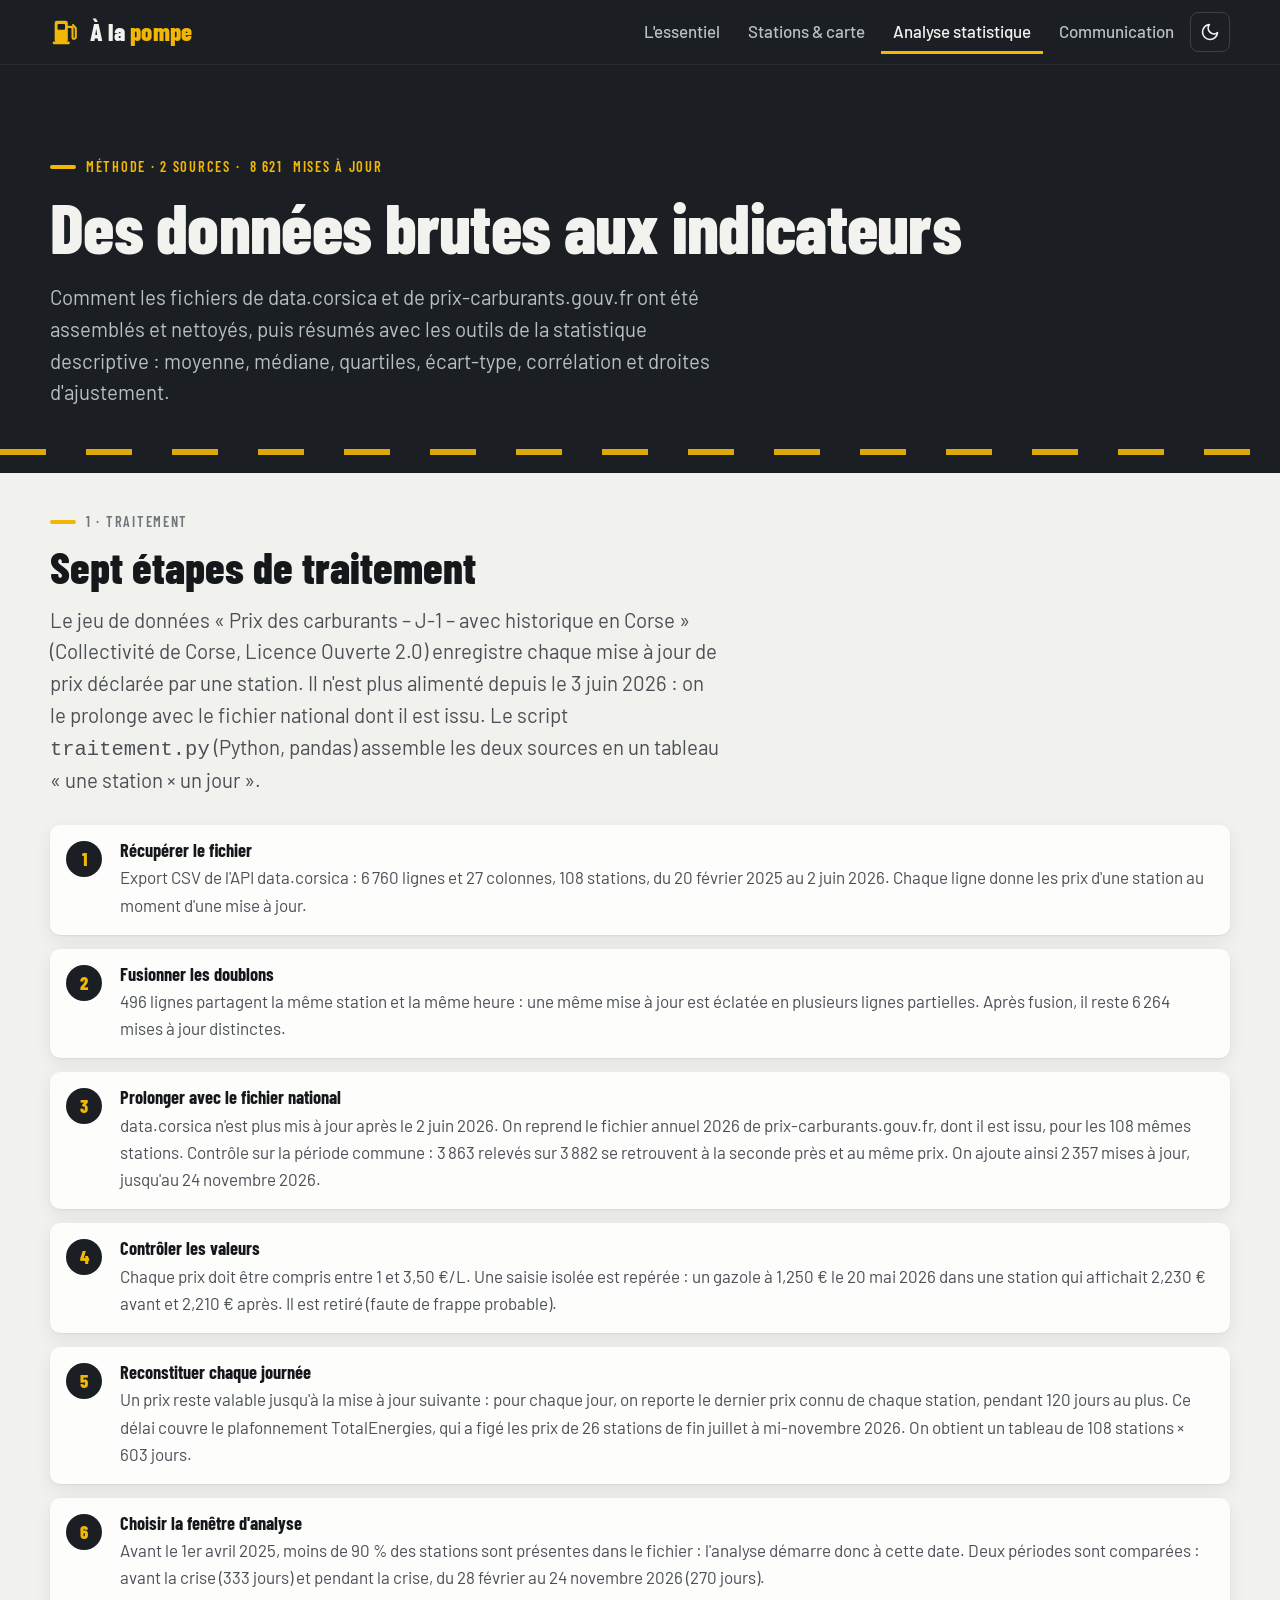
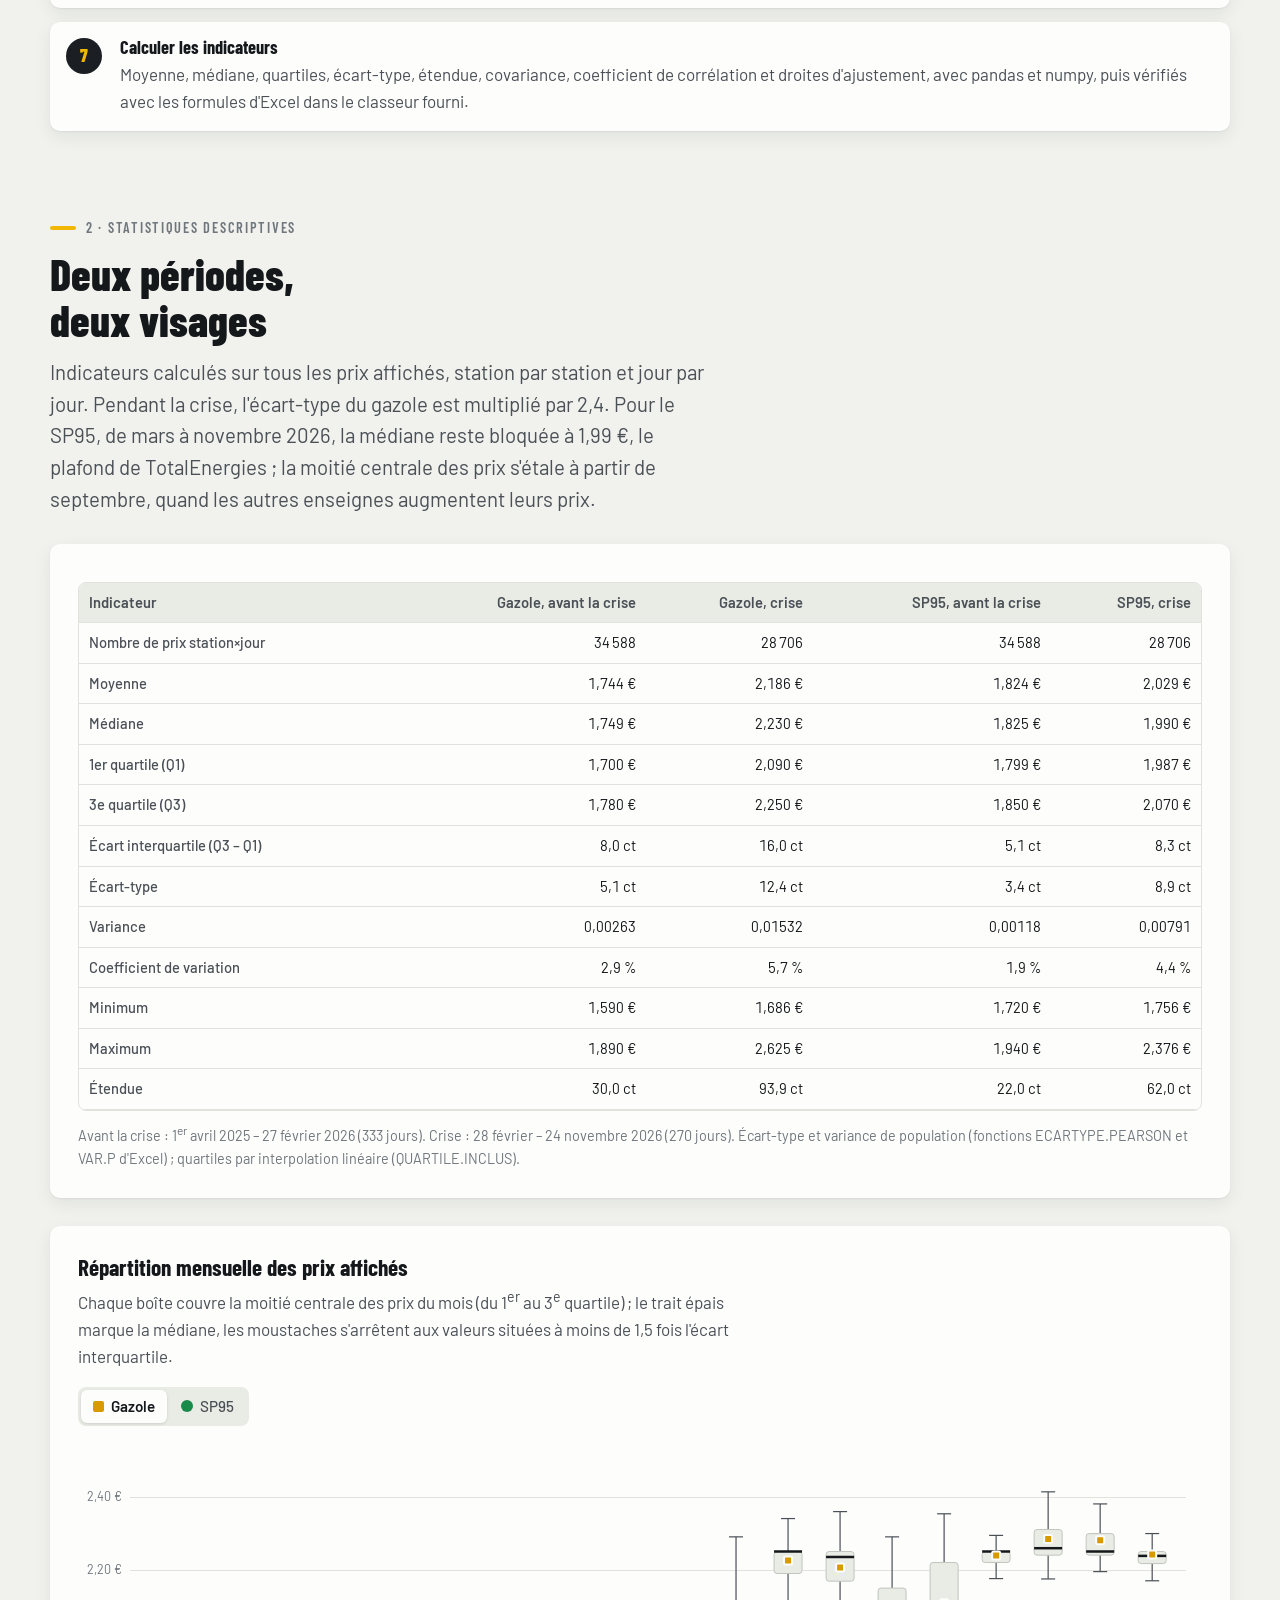
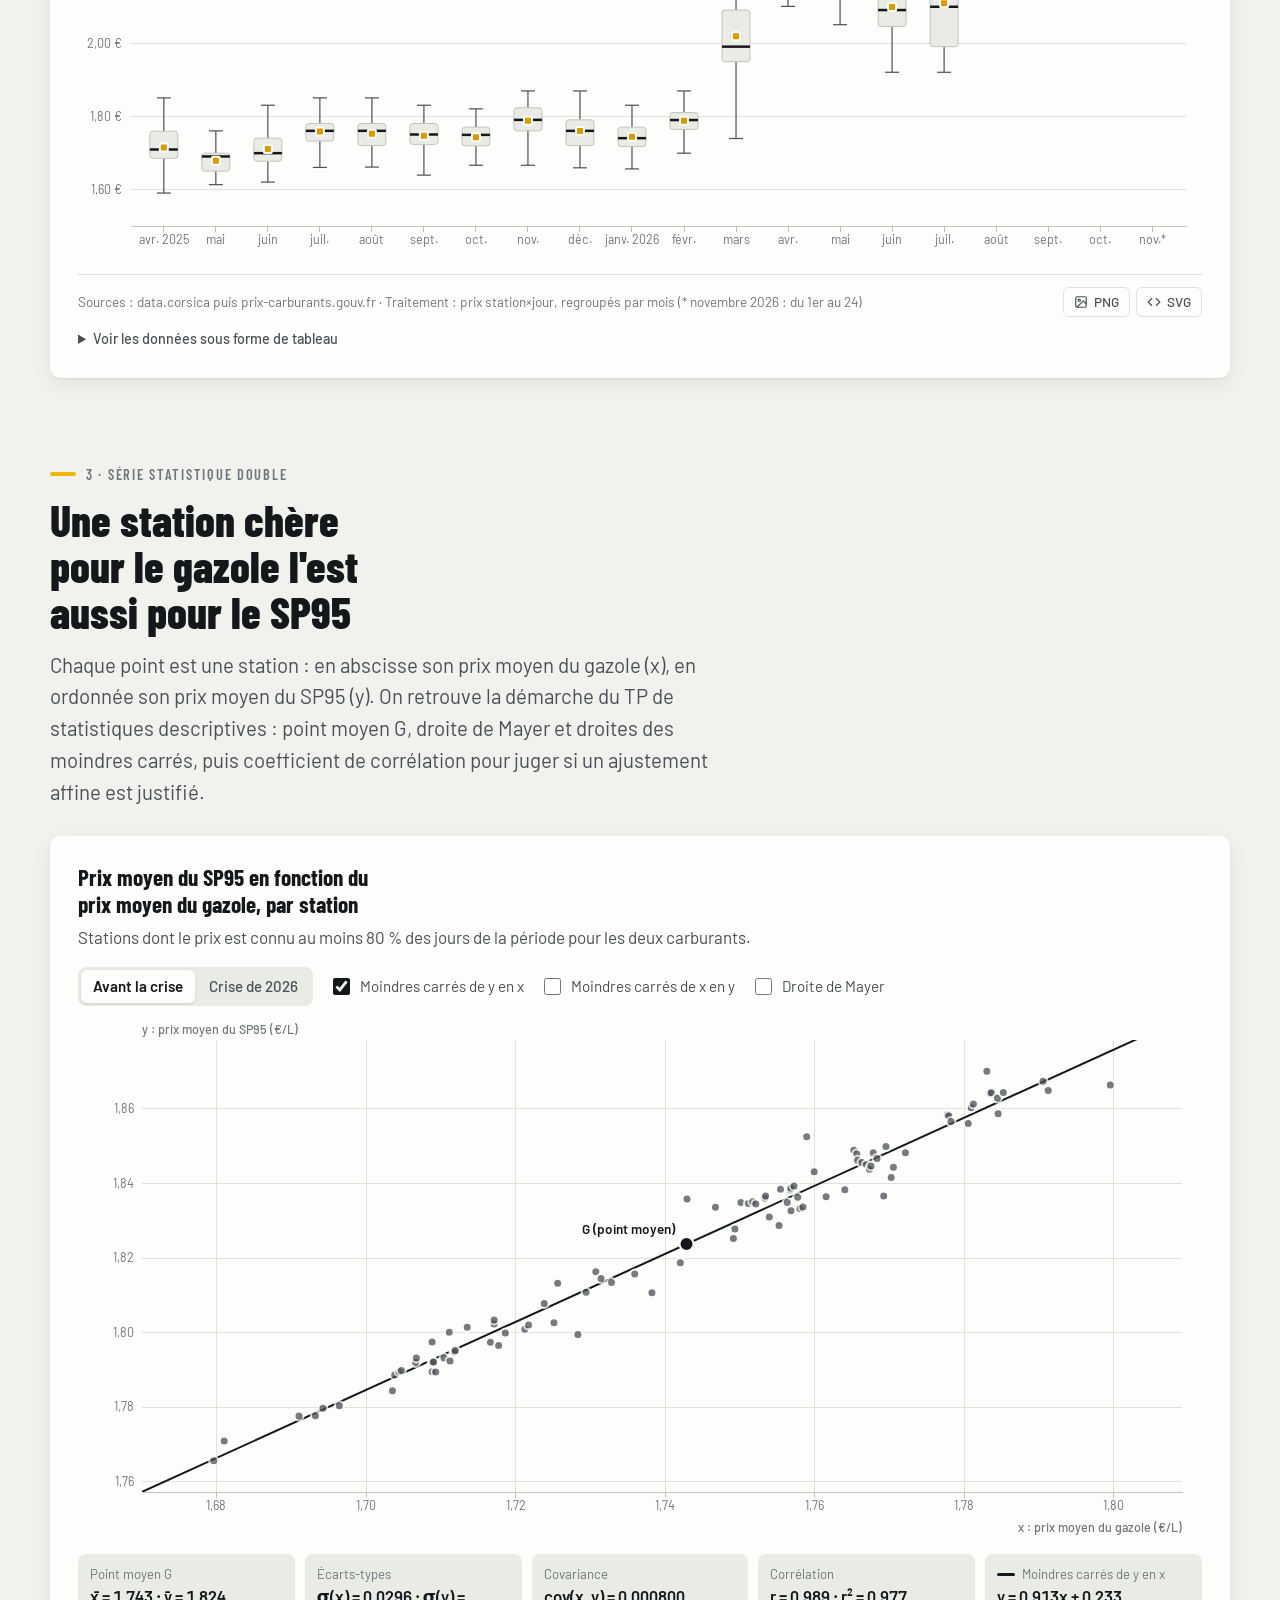
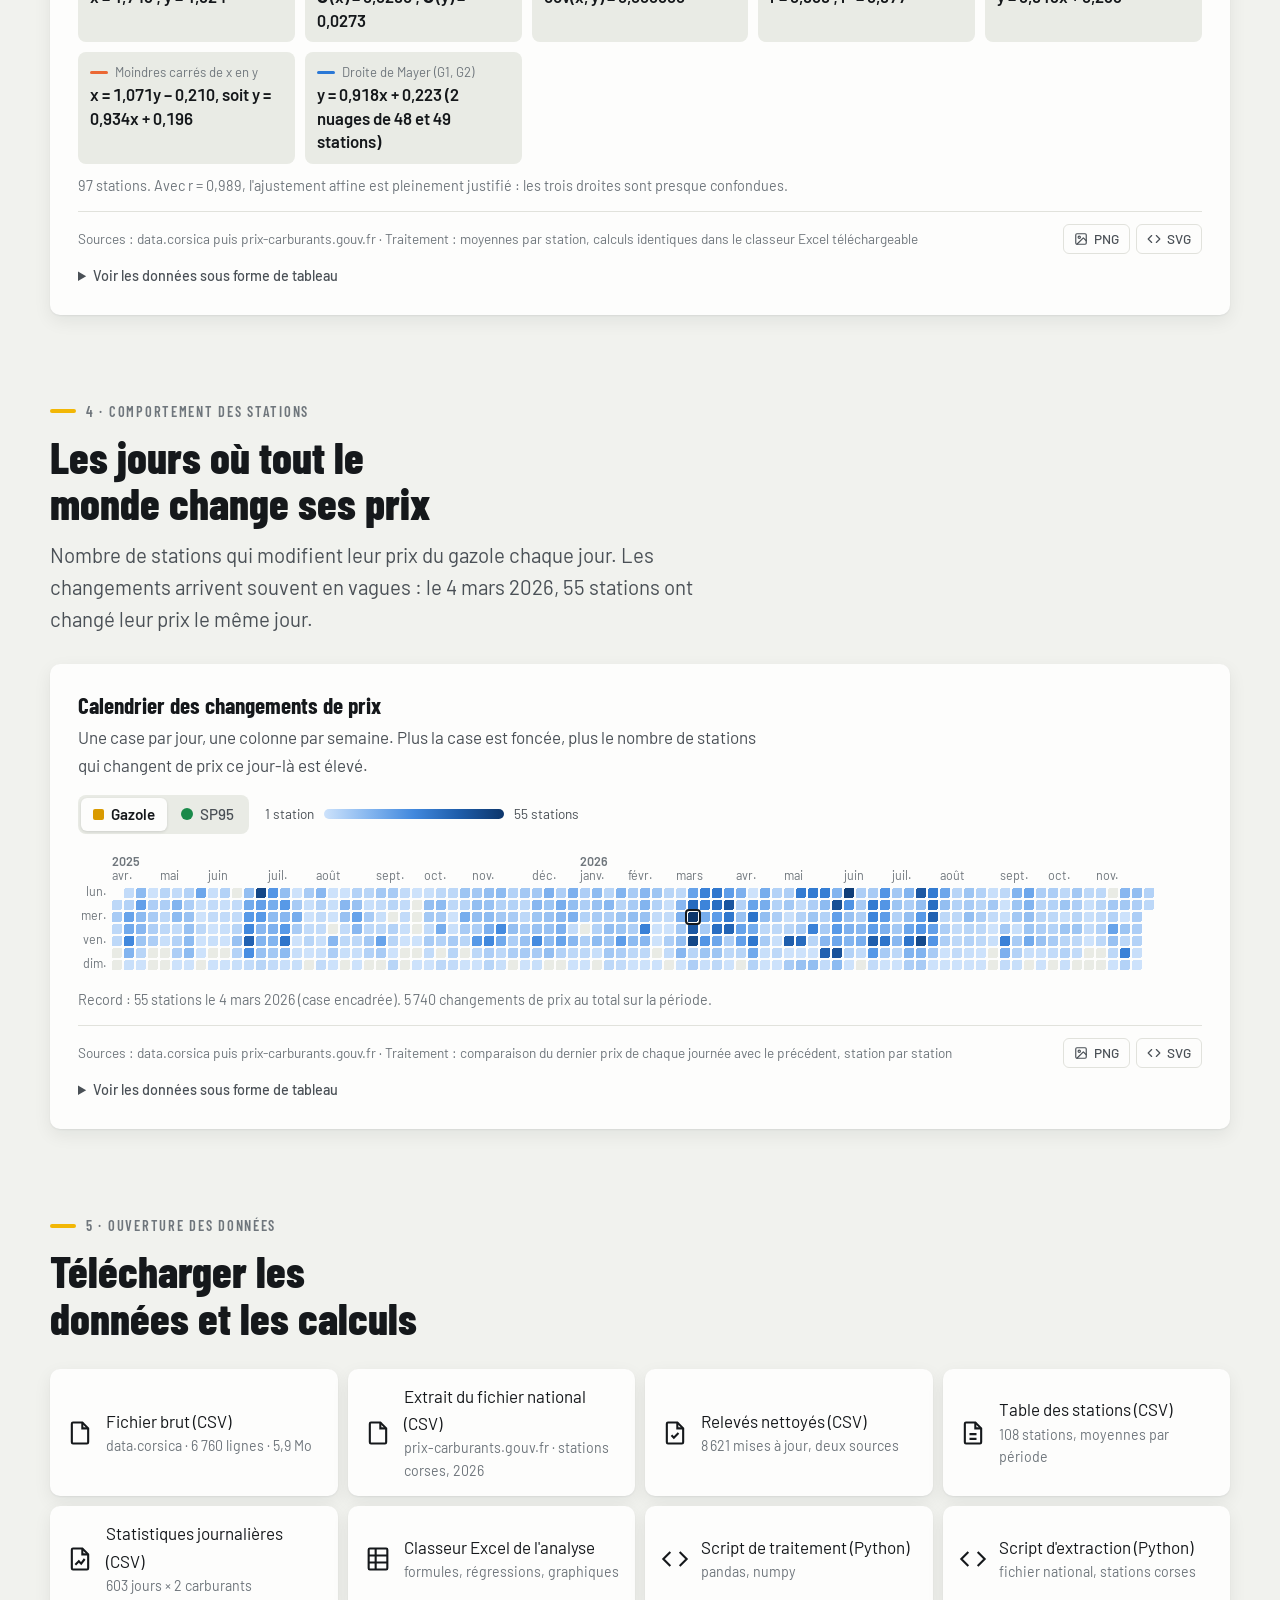
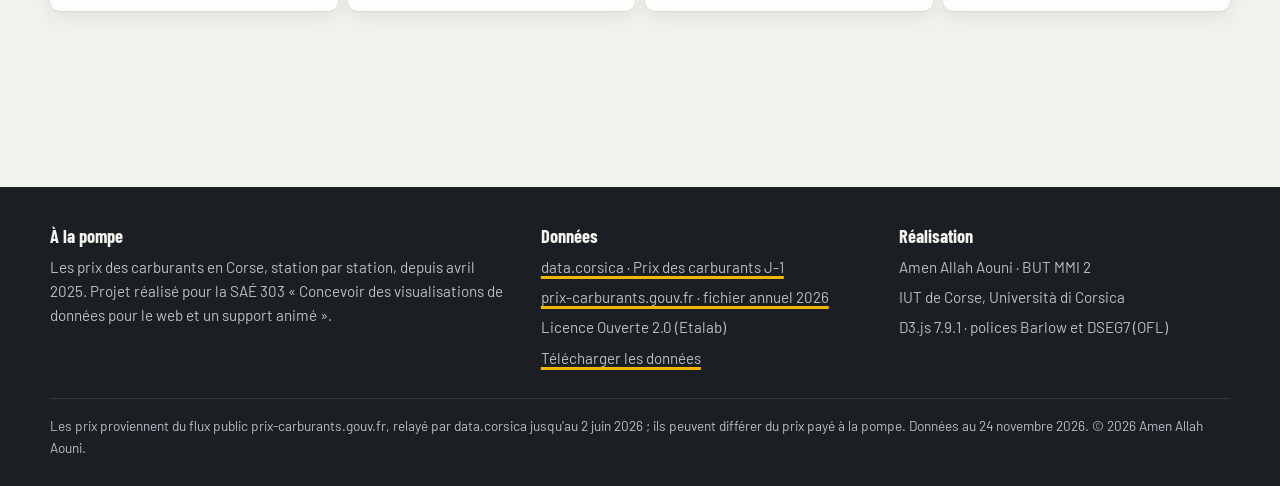
==== site/analyse.html @ 2a2ec22b "Site « À la pompe » (SAÉ 303) avec mise à jour quotidienne des données Données data.corsica jusqu'au" ====
<!DOCTYPE html>
<html lang="fr">
<head>
  <meta charset="utf-8">
  <meta name="viewport" content="width=device-width, initial-scale=1">
  <title>Analyse statistique — À la pompe</title>
  <meta name="description" content="Méthode de traitement des données et statistiques descriptives des prix des carburants en Corse : quartiles, écart-type, corrélation, droites de régression.">
  <link rel="icon" href="img/favicon.svg" type="image/svg+xml">
  <link rel="stylesheet" href="css/style.css">
</head>
<body>
<a class="skip" href="#contenu">Aller au contenu</a>

<header class="site-header">
  <div class="wrap">
    <a class="logo" href="index.html" aria-label="À la pompe, accueil">
      <svg viewBox="0 0 32 32" aria-hidden="true"><rect x="5" y="4" width="14" height="23" rx="2.5" fill="#f2b705"/><rect x="8" y="7.5" width="8" height="6" rx="1" fill="#1b1f23"/><rect x="3" y="26" width="18" height="3" rx="1" fill="#f2b705"/><path d="M19 10.5h3a2 2 0 0 1 2 2v9a1.75 1.75 0 0 0 3.5 0v-9.5l-3-3.5" fill="none" stroke="#f2b705" stroke-width="2.2" stroke-linecap="round" stroke-linejoin="round"/></svg>
      <span>À la <em>pompe</em></span>
    </a>
    <button class="icon-btn burger" type="button" aria-expanded="false" aria-controls="nav" aria-label="Ouvrir le menu"><svg viewBox="0 0 24 24" fill="none" stroke="currentColor" stroke-width="2" stroke-linecap="round" aria-hidden="true"><path d="M4 7h16M4 12h16M4 17h16"/></svg></button>
    <nav class="nav" id="nav" aria-label="Navigation principale">
      <a href="index.html">L'essentiel</a>
      <a href="stations.html">Stations &amp; carte</a>
      <a href="analyse.html" aria-current="page">Analyse statistique</a>
      <a href="communication.html">Communication</a>
      <button class="icon-btn theme-toggle" type="button" aria-label="Changer de thème"></button>
    </nav>
  </div>
</header>

<main id="contenu">
  <section class="band hero" aria-labelledby="titre" style="padding-bottom:64px">
    <div class="wrap" style="grid-template-columns:1fr">
      <div>
        <p class="eyebrow">Méthode · 2 sources · <span data-ap="maj">8 621</span> mises à jour</p>
        <h1 id="titre">Des données brutes aux indicateurs</h1>
        <p class="lede">Comment les fichiers de data.corsica et de prix-carburants.gouv.fr ont été assemblés et nettoyés, puis résumés avec les outils de la statistique descriptive&nbsp;: moyenne, médiane, quartiles, écart-type, corrélation et droites d'ajustement.</p>
      </div>
    </div>
  </section>

  <section class="section" aria-labelledby="s1" style="padding-top:40px">
    <div class="wrap">
      <div class="section-head">
        <p class="eyebrow">1 · Traitement</p>
        <h2 id="s1">Sept étapes de traitement</h2>
        <p class="lede text">Le jeu de données «&nbsp;Prix des carburants – J-1 – avec historique en Corse&nbsp;» (Collectivité de Corse, Licence Ouverte 2.0) enregistre chaque mise à jour de prix déclarée par une station. Il n'est plus alimenté depuis le 3 juin 2026&nbsp;: on le prolonge avec le fichier national dont il est issu. Le script <code>traitement.py</code> (Python, pandas) assemble les deux sources en un tableau «&nbsp;une station × un jour&nbsp;».</p>
      </div>
      <ol class="steps" id="etapes"></ol>
    </div>
  </section>

  <section class="section" aria-labelledby="s2">
    <div class="wrap">
      <div class="section-head">
        <p class="eyebrow">2 · Statistiques descriptives</p>
        <h2 id="s2">Deux périodes, deux visages</h2>
        <p class="lede text">Indicateurs calculés sur tous les prix affichés, station par station et jour par jour. Pendant la crise, l'écart-type du gazole est multiplié par <span data-ap="ratio-et">2,4</span>. Pour le SP95, de mars à novembre 2026, la médiane reste bloquée à 1,99&nbsp;€, le plafond de TotalEnergies&nbsp;; la moitié centrale des prix s'étale à partir de septembre, quand les autres enseignes augmentent leurs prix.</p>
      </div>
      <div class="chart-card">
        <div class="table-scroll" style="max-height:none">
          <table id="table-desc">
            <caption class="sr-only">Statistiques descriptives des prix par carburant et par période</caption>
            <thead><tr><th scope="col">Indicateur</th><th scope="col" class="n">Gazole, avant la crise</th><th scope="col" class="n">Gazole, crise</th><th scope="col" class="n">SP95, avant la crise</th><th scope="col" class="n">SP95, crise</th></tr></thead>
            <tbody></tbody>
          </table>
        </div>
        <p class="ctl-label" style="margin-top:10px">Avant la crise : 1<sup>er</sup> avril 2025 – 27 février 2026 (333 jours). Crise : 28 février – <span data-ap="date-fin">24 novembre 2026</span> (<span data-ap="p2-jours">270</span> jours). Écart-type et variance de population (fonctions ECARTYPE.PEARSON et VAR.P d'Excel)&nbsp;; quartiles par interpolation linéaire (QUARTILE.INCLUS).</p>
      </div>

      <figure class="chart-card" id="carte-boites">
        <div class="chart-head">
          <h3>Répartition mensuelle des prix affichés</h3>
          <p class="sub">Chaque boîte couvre la moitié centrale des prix du mois (du 1<sup>er</sup> au 3<sup>e</sup> quartile)&nbsp;; le trait épais marque la médiane, les moustaches s'arrêtent aux valeurs situées à moins de 1,5 fois l'écart interquartile.</p>
        </div>
        <div class="controls">
          <div class="seg" role="group" aria-label="Carburant" id="bx-carb">
            <button type="button" data-v="g" aria-pressed="true"><i class="key key-sq bg-g"></i>Gazole</button>
            <button type="button" data-v="s" aria-pressed="false"><i class="key key-ci bg-s"></i>SP95</button>
          </div>
        </div>
        <div class="chart" id="boites" role="img" aria-label="Boîtes à moustaches mensuelles des prix : boîtes étroites et stables d'avril 2025 à février 2026, puis plus hautes et plus étalées à partir de mars 2026. Pour le SP95, les boîtes restent collées à 1,99 euro de juin à août, puis s'élargissent de septembre à novembre."></div>
        <figcaption class="chart-foot"><span>Sources : data.corsica puis prix-carburants.gouv.fr · Traitement : prix station×jour, regroupés par mois<span data-ap="note-mois-partiel"> (* novembre 2026 (1er–24 nov.))</span></span></figcaption>
      </figure>
    </div>
  </section>

  <section class="section" aria-labelledby="s3">
    <div class="wrap">
      <div class="section-head">
        <p class="eyebrow">3 · Série statistique double</p>
        <h2 id="s3">Une station chère pour le gazole l'est aussi pour le SP95</h2>
        <p class="lede text">Chaque point est une station&nbsp;: en abscisse son prix moyen du gazole (x), en ordonnée son prix moyen du SP95 (y). On retrouve la démarche du TP de statistiques descriptives&nbsp;: point moyen G, droite de Mayer et droites des moindres carrés, puis coefficient de corrélation pour juger si un ajustement affine est justifié.</p>
      </div>
      <figure class="chart-card" id="carte-nuage">
        <div class="chart-head">
          <h3>Prix moyen du SP95 en fonction du prix moyen du gazole, par station</h3>
          <p class="sub">Stations dont le prix est connu au moins 80&nbsp;% des jours de la période pour les deux carburants.</p>
        </div>
        <div class="controls">
          <div class="seg" role="group" aria-label="Période" id="nu-per">
            <button type="button" data-v="P1" aria-pressed="true">Avant la crise</button>
            <button type="button" data-v="P2" aria-pressed="false">Crise de 2026</button>
          </div>
          <label class="check"><input type="checkbox" id="nu-yx" checked> Moindres carrés de y en x</label>
          <label class="check"><input type="checkbox" id="nu-xy"> Moindres carrés de x en y</label>
          <label class="check"><input type="checkbox" id="nu-mayer"> Droite de Mayer</label>
        </div>
        <div class="chart" id="nuage" role="img" aria-label="Nuage de points des stations : le prix moyen du SP95 augmente presque proportionnellement au prix moyen du gazole, avec un coefficient de corrélation de 0,99 avant la crise."></div>
        <div class="reg-panel" id="reg-panel" aria-live="polite"></div>
        <figcaption class="chart-foot"><span>Sources : data.corsica puis prix-carburants.gouv.fr · Traitement : moyennes par station, calculs identiques dans le classeur Excel téléchargeable</span></figcaption>
      </figure>
    </div>
  </section>

  <section class="section" aria-labelledby="s4">
    <div class="wrap">
      <div class="section-head">
        <p class="eyebrow">4 · Comportement des stations</p>
        <h2 id="s4">Les jours où tout le monde change ses prix</h2>
        <p class="lede text">Nombre de stations qui modifient leur prix du gazole chaque jour. Les changements arrivent souvent en vagues&nbsp;: le <span data-ap="record-chg-date">4 mars 2026</span>, <span data-ap="record-chg-n">55</span> stations ont changé leur prix le même jour.</p>
      </div>
      <figure class="chart-card" id="carte-calendrier">
        <div class="chart-head">
          <h3>Calendrier des changements de prix</h3>
          <p class="sub">Une case par jour, une colonne par semaine. Plus la case est foncée, plus le nombre de stations qui changent de prix ce jour-là est élevé.</p>
        </div>
        <div class="controls">
          <div class="seg" role="group" aria-label="Carburant" id="ca-carb">
            <button type="button" data-v="g" aria-pressed="true"><i class="key key-sq bg-g"></i>Gazole</button>
            <button type="button" data-v="s" aria-pressed="false"><i class="key key-ci bg-s"></i>SP95</button>
          </div>
          <div class="scale-legend" aria-hidden="true" id="ca-legende"></div>
        </div>
        <div class="chart" id="calendrier" role="img" aria-label="Calendrier des changements de prix : quelques jours concentrent beaucoup de changements, en particulier début mars 2026."></div>
        <figcaption class="chart-foot"><span>Sources : data.corsica puis prix-carburants.gouv.fr · Traitement : comparaison du dernier prix de chaque journée avec le précédent, station par station</span></figcaption>
      </figure>
    </div>
  </section>

  <section class="section" aria-labelledby="telechargements">
    <div class="wrap">
      <div class="section-head">
        <p class="eyebrow">5 · Ouverture des données</p>
        <h2 id="telechargements">Télécharger les données et les calculs</h2>
      </div>
      <div class="dl-list">
        <a class="dl" href="data/brut/prix-des-carburants-j-1-avec-historique-en-corse.csv" download><svg viewBox="0 0 24 24" fill="none" stroke="currentColor" stroke-width="1.8" aria-hidden="true"><path d="M14 3H6a1 1 0 0 0-1 1v16a1 1 0 0 0 1 1h12a1 1 0 0 0 1-1V8z"/><path d="M14 3v5h5"/></svg><span>Fichier brut (CSV)<small>data.corsica · 6 760 lignes · 5,9 Mo</small></span></a>
        <a class="dl" href="data/brut/national-2026-corse-prix.csv" download><svg viewBox="0 0 24 24" fill="none" stroke="currentColor" stroke-width="1.8" aria-hidden="true"><path d="M14 3H6a1 1 0 0 0-1 1v16a1 1 0 0 0 1 1h12a1 1 0 0 0 1-1V8z"/><path d="M14 3v5h5"/></svg><span>Extrait du fichier national (CSV)<small>prix-carburants.gouv.fr · stations corses, 2026</small></span></a>
        <a class="dl" href="data/propre/releves_nettoyes.csv" download><svg viewBox="0 0 24 24" fill="none" stroke="currentColor" stroke-width="1.8" aria-hidden="true"><path d="M14 3H6a1 1 0 0 0-1 1v16a1 1 0 0 0 1 1h12a1 1 0 0 0 1-1V8z"/><path d="M14 3v5h5M9 14l2 2 4-4"/></svg><span>Relevés nettoyés (CSV)<small><span data-ap="maj">8 621</span> mises à jour, deux sources</small></span></a>
        <a class="dl" href="data/propre/stations.csv" download><svg viewBox="0 0 24 24" fill="none" stroke="currentColor" stroke-width="1.8" aria-hidden="true"><path d="M14 3H6a1 1 0 0 0-1 1v16a1 1 0 0 0 1 1h12a1 1 0 0 0 1-1V8z"/><path d="M14 3v5h5M9 13h6M9 17h6"/></svg><span>Table des stations (CSV)<small>108 stations, moyennes par période</small></span></a>
        <a class="dl" href="data/propre/prix_journaliers_statistiques.csv" download><svg viewBox="0 0 24 24" fill="none" stroke="currentColor" stroke-width="1.8" aria-hidden="true"><path d="M14 3H6a1 1 0 0 0-1 1v16a1 1 0 0 0 1 1h12a1 1 0 0 0 1-1V8z"/><path d="M14 3v5h5M8 17l3-3 2 2 3-4"/></svg><span>Statistiques journalières (CSV)<small><span data-ap="jours">603</span> jours × 2 carburants</small></span></a>
        <a class="dl" href="data/analyse_statistique_carburants.xlsx" download><svg viewBox="0 0 24 24" fill="none" stroke="currentColor" stroke-width="1.8" aria-hidden="true"><rect x="4" y="3" width="16" height="18" rx="1"/><path d="M4 9h16M4 15h16M10 3v18"/></svg><span>Classeur Excel de l'analyse<small>formules, régressions, graphiques</small></span></a>
        <a class="dl" href="data/traitement.py" download><svg viewBox="0 0 24 24" fill="none" stroke="currentColor" stroke-width="1.8" aria-hidden="true"><path d="m16 18 6-6-6-6M8 6l-6 6 6 6"/></svg><span>Script de traitement (Python)<small>pandas, numpy</small></span></a>
        <a class="dl" href="data/extraction_national.py" download><svg viewBox="0 0 24 24" fill="none" stroke="currentColor" stroke-width="1.8" aria-hidden="true"><path d="m16 18 6-6-6-6M8 6l-6 6 6 6"/></svg><span>Script d'extraction (Python)<small>fichier national, stations corses</small></span></a>
      </div>
    </div>
  </section>
</main>

<footer class="site-footer">
  <div class="wrap">
    <div>
      <h4>À la pompe</h4>
      <p>Les prix des carburants en Corse, station par station, depuis avril 2025. Projet réalisé pour la SAÉ 303 «&nbsp;Concevoir des visualisations de données pour le web et un support animé&nbsp;».</p>
    </div>
    <div>
      <h4>Données</h4>
      <ul>
        <li><a href="https://data.corsica/datasets/prix-des-carburants-j-1-avec-historique-en-corse">data.corsica · Prix des carburants J-1</a></li>
        <li><a href="https://www.prix-carburants.gouv.fr/rubrique/opendata/">prix-carburants.gouv.fr · fichier annuel 2026</a></li>
        <li>Licence Ouverte 2.0 (Etalab)</li>
        <li><a href="analyse.html#telechargements">Télécharger les données</a></li>
      </ul>
    </div>
    <div>
      <h4>Réalisation</h4>
      <ul>
        <li>Amen Allah Aouni · BUT MMI 2</li>
        <li>IUT de Corse, Università di Corsica</li>
        <li>D3.js 7.9.1 · polices Barlow et DSEG7 (OFL)</li>
      </ul>
    </div>
    <p class="legal">Les prix proviennent du flux public prix-carburants.gouv.fr, relayé par data.corsica jusqu'au 2 juin 2026&nbsp;; ils peuvent différer du prix payé à la pompe. Données au <span data-ap="date-fin">24 novembre 2026</span>. © <span data-annee>2026</span> Amen Allah Aouni.</p>
  </div>
</footer>

<script src="js/vendor/d3.v7.9.1.min.js"></script>
<script src="data/data.js"></script>
<script src="js/common.js"></script>
<script src="js/analyse.js"></script>
</body>
</html>
---- site/css/style.css ----
/* =====================================================================
   À la pompe — feuille de style
   Charte : asphalte + marquage routier jaune ; codes des carburants
   (gazole B7 = jaune, SP95 E5 = vert, comme sur les pistolets des pompes).
   Mise en page : une colonne éditoriale (~65 caractères) qui s'élargit
   pour les graphiques ; bandeaux « asphalte » pour les temps forts.
   ===================================================================== */

@font-face { font-family: "Barlow"; font-weight: 400; font-style: normal; font-display: swap; src: url("../fonts/barlow-latin-400-normal.woff2") format("woff2"); }
@font-face { font-family: "Barlow"; font-weight: 400; font-style: italic; font-display: swap; src: url("../fonts/barlow-latin-400-italic.woff2") format("woff2"); }
@font-face { font-family: "Barlow"; font-weight: 500; font-style: normal; font-display: swap; src: url("../fonts/barlow-latin-500-normal.woff2") format("woff2"); }
@font-face { font-family: "Barlow"; font-weight: 600; font-style: normal; font-display: swap; src: url("../fonts/barlow-latin-600-normal.woff2") format("woff2"); }
@font-face { font-family: "Barlow"; font-weight: 700; font-style: normal; font-display: swap; src: url("../fonts/barlow-latin-700-normal.woff2") format("woff2"); }
@font-face { font-family: "Barlow Condensed"; font-weight: 600; font-style: normal; font-display: swap; src: url("../fonts/barlow-condensed-latin-600-normal.woff2") format("woff2"); }
@font-face { font-family: "Barlow Condensed"; font-weight: 700; font-style: normal; font-display: swap; src: url("../fonts/barlow-condensed-latin-700-normal.woff2") format("woff2"); }
@font-face { font-family: "Barlow Condensed"; font-weight: 800; font-style: normal; font-display: swap; src: url("../fonts/barlow-condensed-latin-800-normal.woff2") format("woff2"); }
@font-face { font-family: "DSEG7 Classic"; font-weight: 700; font-style: normal; font-display: swap; src: url("../fonts/DSEG7Classic-Bold.woff2") format("woff2"); }

:root {
  /* couleurs (thème clair) */
  --bg: #f1f2ee;
  --surface: #fdfdfc;
  --surface-2: #e9ebe5;
  --ink: #15181b;
  --ink-2: #4a5056;
  --muted: #6f767c;
  --line: #e1e2dc;
  --axis: #c2c5be;
  --asphalt: #1b1f23;
  --asphalt-2: #272c31;
  --on-asphalt: #f2f3ef;
  --on-asphalt-2: #b9bfc4;
  --mark: #f2b705;
  --gazole: #d99a00;
  --sp95: #1a8a4a;
  --moins: #2a6fc4;
  --neutre: #dfdfd9;
  --plus: #c9372c;
  --cat-1: #2a78d6;
  --cat-2: #eb6834;
  --cat-3: #1baf7a;
  --cat-autre: #9a9f99;
  --focus: #2a6fc4;
  --shadow: 0 1px 2px rgba(21, 24, 27, .06), 0 6px 18px rgba(21, 24, 27, .07);
  /* typographies */
  --font-display: "Barlow Condensed", "Arial Narrow", "Roboto Condensed", sans-serif;
  --font-body: "Barlow", "Segoe UI", system-ui, -apple-system, sans-serif;
  --font-led: "DSEG7 Classic", "Courier New", monospace;
  /* mise en page */
  --wrap: 1180px;
  --text: 68ch;
  --radius: 10px;
  color-scheme: light;
}

@media (prefers-color-scheme: dark) {
  :root:not([data-theme="light"]) {
    --bg: #101215; --surface: #1a1d21; --surface-2: #23272c; --ink: #eef0f2; --ink-2: #c3c8cd; --muted: #8f969c;
    --line: #2c3035; --axis: #40464c; --asphalt: #0b0d0f; --asphalt-2: #171a1d; --on-asphalt: #eef0f2; --on-asphalt-2: #a9b0b6;
    --gazole: #c78400; --sp95: #168250; --moins: #4a8fe0; --neutre: #3b3e42; --plus: #e0574b;
    --cat-1: #3987e5; --cat-2: #d95926; --cat-3: #199e70; --cat-autre: #7b8187; --focus: #6aa6ef;
    --shadow: 0 1px 2px rgba(0, 0, 0, .4), 0 8px 24px rgba(0, 0, 0, .35);
    color-scheme: dark;
  }
}
:root[data-theme="dark"] {
  --bg: #101215; --surface: #1a1d21; --surface-2: #23272c; --ink: #eef0f2; --ink-2: #c3c8cd; --muted: #8f969c;
  --line: #2c3035; --axis: #40464c; --asphalt: #0b0d0f; --asphalt-2: #171a1d; --on-asphalt: #eef0f2; --on-asphalt-2: #a9b0b6;
  --gazole: #c78400; --sp95: #168250; --moins: #4a8fe0; --neutre: #3b3e42; --plus: #e0574b;
  --cat-1: #3987e5; --cat-2: #d95926; --cat-3: #199e70; --cat-autre: #7b8187; --focus: #6aa6ef;
  --shadow: 0 1px 2px rgba(0, 0, 0, .4), 0 8px 24px rgba(0, 0, 0, .35);
  color-scheme: dark;
}

/* ---------- base ---------- */
*, *::before, *::after { box-sizing: border-box; }
html { -webkit-text-size-adjust: 100%; scroll-behavior: smooth; }
@media (prefers-reduced-motion: reduce) { html { scroll-behavior: auto; } *, *::before, *::after { animation-duration: .01ms !important; transition-duration: .01ms !important; } }
body { margin: 0; background: var(--bg); color: var(--ink); font: 400 1.0625rem/1.6 var(--font-body); }
img, svg { max-width: 100%; }
img { height: auto; display: block; }
a { color: inherit; text-decoration-color: var(--mark); text-decoration-thickness: 3px; text-underline-offset: 3px; }
a:hover { text-decoration-color: currentColor; }
:focus-visible { outline: 3px solid var(--focus); outline-offset: 2px; border-radius: 3px; }
h1, h2, h3, h4 { font-family: var(--font-display); line-height: 1.05; text-wrap: balance; margin: 0; }
h1 { font-weight: 800; font-size: clamp(2.5rem, 5.6vw, 4.4rem); letter-spacing: -.01em; }
h2 { font-weight: 800; font-size: clamp(1.9rem, 3.6vw, 2.75rem); }
h3 { font-weight: 700; font-size: 1.45rem; line-height: 1.15; }
h4 { font-weight: 700; font-size: 1.15rem; }
p { margin: 0; }
strong { font-weight: 600; }
.wrap { width: min(100% - 32px, var(--wrap)); margin-inline: auto; }
.text { max-width: var(--text); }
.flow > * + * { margin-top: 1rem; }
.sr-only { position: absolute; width: 1px; height: 1px; overflow: hidden; clip: rect(0 0 0 0); white-space: nowrap; }
.skip { position: absolute; left: 12px; top: -60px; background: var(--mark); color: #15181b; padding: 8px 14px; border-radius: 6px; z-index: 100; font-weight: 600; }
.skip:focus { top: 12px; }
.num { font-variant-numeric: tabular-nums; }

/* ---------- en-tête ---------- */
.site-header { position: sticky; top: 0; z-index: 50; background: var(--asphalt); color: var(--on-asphalt); border-bottom: 1px solid rgba(255, 255, 255, .06); }
.site-header .wrap { display: flex; align-items: center; gap: 24px; min-height: 64px; }
.logo { display: inline-flex; align-items: center; gap: 10px; text-decoration: none; font-family: var(--font-display); font-weight: 800; font-size: 1.55rem; letter-spacing: .01em; color: var(--on-asphalt); white-space: nowrap; }
.logo svg { width: 30px; height: 30px; flex: none; }
.logo span em { font-style: normal; color: var(--mark); }
.nav { margin-left: auto; display: flex; align-items: center; gap: 4px; }
.nav a { text-decoration: none; padding: 8px 12px; border-radius: 6px; font-weight: 500; color: var(--on-asphalt-2); }
.nav a:hover { color: var(--on-asphalt); background: rgba(255, 255, 255, .06); }
.nav a[aria-current="page"] { color: var(--on-asphalt); box-shadow: inset 0 -3px 0 var(--mark); border-radius: 6px 6px 0 0; }
.icon-btn { display: inline-grid; place-items: center; width: 40px; height: 40px; border-radius: 8px; border: 1px solid rgba(255, 255, 255, .14); background: transparent; color: var(--on-asphalt); cursor: pointer; }
.icon-btn:hover { background: rgba(255, 255, 255, .08); }
.icon-btn svg { width: 20px; height: 20px; }
.burger { display: none; }
@media (max-width: 860px) {
  .burger { display: inline-grid; margin-left: auto; }
  .nav { position: absolute; left: 0; right: 0; top: 64px; flex-direction: column; align-items: stretch; gap: 0; padding: 8px 16px 16px; background: var(--asphalt); border-bottom: 1px solid rgba(255, 255, 255, .08); display: none; }
  .nav.open { display: flex; }
  .nav a { padding: 12px 8px; }
  .nav a[aria-current="page"] { box-shadow: inset 4px 0 0 var(--mark); border-radius: 0; padding-left: 14px; }
  .nav .icon-btn { margin-top: 8px; }
}

/* ---------- bandeau asphalte / héros ---------- */
.band { background: var(--asphalt); color: var(--on-asphalt); }
.band .lede { color: var(--on-asphalt-2); }
.hero { padding: clamp(40px, 7vw, 84px) 0 clamp(40px, 6vw, 72px); position: relative; overflow: hidden; }
.hero::after { /* marquage de chaussée en pointillé, en bas du bandeau */
  content: ""; position: absolute; left: 0; right: 0; bottom: 18px; height: 6px;
  background: repeating-linear-gradient(90deg, var(--mark) 0 46px, transparent 46px 86px); opacity: .9; }
.hero .wrap { display: grid; grid-template-columns: minmax(0, 1.25fr) minmax(0, .9fr); gap: clamp(28px, 5vw, 64px); align-items: center; }
.eyebrow { display: inline-flex; align-items: center; gap: 10px; font: 600 .9rem/1.2 var(--font-display); text-transform: uppercase; letter-spacing: .12em; color: var(--muted); }
.band .eyebrow { color: var(--mark); }
.eyebrow::before { content: ""; width: 26px; height: 4px; background: var(--mark); border-radius: 2px; }
.hero h1 { margin-top: 14px; }
.hero h1 .hl { color: var(--mark); }
.lede { font-size: clamp(1.1rem, 1.6vw, 1.28rem); line-height: 1.55; max-width: 56ch; margin-top: 18px; color: var(--ink-2); }
.hero .actions { display: flex; flex-wrap: wrap; gap: 12px; margin-top: 28px; }
@media (max-width: 900px) { .hero .wrap { grid-template-columns: 1fr; } }

.btn { display: inline-flex; align-items: center; gap: 8px; font: 600 1rem/1 var(--font-body); padding: 13px 18px; border-radius: 8px; border: 1px solid transparent; text-decoration: none; cursor: pointer; }
.btn-mark { background: var(--mark); color: #15181b; }
.btn-mark:hover { filter: brightness(1.06); }
.btn-ghost { border-color: rgba(255, 255, 255, .28); color: var(--on-asphalt); background: transparent; }
.btn-ghost:hover { background: rgba(255, 255, 255, .08); }
.btn svg { width: 18px; height: 18px; }

/* totem de prix (panneau de station) */
.totem { justify-self: center; width: min(100%, 360px); }
.totem-panel { background: #0c0e10; border-radius: 14px; padding: 18px 18px 14px; border: 2px solid #2f353b; box-shadow: 0 18px 40px rgba(0, 0, 0, .45), inset 0 0 0 4px #15191c; }
.totem-head { display: flex; justify-content: space-between; align-items: baseline; font: 700 .95rem/1 var(--font-display); letter-spacing: .1em; text-transform: uppercase; color: #cfd4d8; padding: 2px 4px 12px; border-bottom: 1px solid #262b30; }
.totem-head time { color: var(--mark); font-variant-numeric: tabular-nums; letter-spacing: .04em; }
.totem-row { display: grid; grid-template-columns: auto 1fr; align-items: center; gap: 14px; padding: 12px 4px; border-bottom: 1px solid #1d2125; }
.totem-row:last-of-type { border-bottom: 0; }
.fuel-badge { display: inline-grid; place-items: center; width: 44px; height: 44px; font: 800 1.05rem/1 var(--font-display); color: #0c0e10; }
.fuel-badge.b7 { background: var(--gazole); border-radius: 4px; }
.fuel-badge.e5 { background: #23a35a; border-radius: 50%; color: #fff; }
.totem-name { font: 700 .82rem/1.1 var(--font-display); letter-spacing: .1em; text-transform: uppercase; color: #9aa2a8; }
.led { font-family: var(--font-led); font-weight: 700; font-size: clamp(2.3rem, 5vw, 3rem); line-height: 1; letter-spacing: .04em; font-variant-numeric: tabular-nums; position: relative; display: inline-block; }
.led .ghost { position: absolute; inset: 0; color: rgba(255, 255, 255, .06); }
.led .on { position: relative; }
.led-g { color: #ffc23a; text-shadow: 0 0 12px rgba(255, 176, 0, .45); }
.led-s { color: #4ee28e; text-shadow: 0 0 12px rgba(46, 204, 113, .4); }
.led small { font-family: var(--font-display); font-size: .38em; letter-spacing: .06em; color: #8b939a; margin-left: 6px; text-shadow: none; vertical-align: .9em; }
.totem-foot { display: flex; justify-content: space-between; gap: 10px; padding: 10px 4px 0; font-size: .85rem; color: #9aa2a8; }
.totem-pole { width: 34px; height: 46px; margin: 0 auto; background: linear-gradient(90deg, #2a3035, #3b4248 45%, #22272b); }
.totem-base { width: 120px; height: 10px; margin: 0 auto; background: #2a3035; border-radius: 4px 4px 0 0; }
.totem-caption { margin-top: 12px; text-align: center; font-size: .9rem; color: var(--on-asphalt-2); }
.totem-replay { background: none; border: 0; color: var(--mark); font: inherit; text-decoration: underline; cursor: pointer; padding: 0; }

/* ---------- sections ---------- */
main { display: block; }
.section { padding: clamp(48px, 7vw, 88px) 0; }
.section + .section { padding-top: 0; }
.section-head { display: grid; gap: 14px; margin-bottom: 28px; }
.section-head h2 { max-width: 22ch; }
.section-head .lede { margin-top: 0; }
.kpis { display: grid; grid-template-columns: repeat(auto-fit, minmax(200px, 1fr)); gap: 14px; margin-top: -36px; position: relative; z-index: 2; }
.kpi { background: var(--surface); border-radius: var(--radius); padding: 18px 18px 16px; box-shadow: var(--shadow); border-top: 4px solid var(--mark); }
.kpi .label { font-size: .92rem; color: var(--ink-2); line-height: 1.35; }
.kpi .value { font: 600 2.4rem/1.05 var(--font-body); letter-spacing: -.01em; margin-top: 8px; }
.kpi .value small { font-size: .5em; font-weight: 500; color: var(--ink-2); margin-left: 2px; }
.kpi .sub { font-size: .85rem; color: var(--muted); margin-top: 6px; }

.cards { display: grid; grid-template-columns: repeat(auto-fit, minmax(260px, 1fr)); gap: 16px; }
.card { background: var(--surface); border-radius: var(--radius); padding: 22px; box-shadow: var(--shadow); display: grid; gap: 10px; align-content: start; text-decoration: none; }
a.card:hover { outline: 2px solid var(--mark); }
.card .pic { width: 42px; height: 42px; color: var(--ink); }
.card p { color: var(--ink-2); }

/* ---------- cartes de graphique ---------- */
.chart-card { background: var(--surface); border-radius: var(--radius); box-shadow: var(--shadow); padding: clamp(16px, 2.4vw, 28px); margin: 0; }
.chart-card + .chart-card { margin-top: 28px; }
.chart-head { display: grid; gap: 6px; margin-bottom: 16px; }
.chart-head h3 { max-width: 34ch; }
.chart-head .sub { color: var(--ink-2); max-width: 70ch; }
.controls { display: flex; flex-wrap: wrap; align-items: center; gap: 10px 16px; margin: 4px 0 14px; }
.seg { display: inline-flex; background: var(--surface-2); border-radius: 8px; padding: 3px; gap: 2px; }
.seg button { font: 500 .95rem/1 var(--font-body); border: 0; background: transparent; color: var(--ink-2); padding: 9px 12px; border-radius: 6px; cursor: pointer; display: inline-flex; align-items: center; gap: 7px; }
.seg button[aria-pressed="true"] { background: var(--surface); color: var(--ink); box-shadow: 0 1px 3px rgba(0, 0, 0, .12); font-weight: 600; }
.seg button:hover { color: var(--ink); }
.ctl-label { font-size: .9rem; color: var(--muted); }
.check { display: inline-flex; align-items: center; gap: 7px; font-size: .95rem; color: var(--ink-2); cursor: pointer; }
.check input { width: 17px; height: 17px; accent-color: var(--ink); }
.key { display: inline-block; vertical-align: middle; }
.key-sq { width: 11px; height: 11px; border-radius: 2px; }
.key-ci { width: 12px; height: 12px; border-radius: 50%; }
.key-line { width: 18px; height: 3px; border-radius: 2px; }
.bg-g { background: var(--gazole); } .bg-s { background: var(--sp95); }
.chart { position: relative; width: 100%; }
.chart svg { display: block; width: 100%; height: auto; overflow: visible; }
.legend { display: flex; flex-wrap: wrap; gap: 6px 18px; font-size: .92rem; color: var(--ink-2); margin: 2px 0 10px; }
.legend span { display: inline-flex; align-items: center; gap: 7px; }
.chart-foot { display: flex; flex-wrap: wrap; align-items: center; justify-content: space-between; gap: 10px 16px; margin-top: 14px; padding-top: 12px; border-top: 1px solid var(--line); font-size: .85rem; color: var(--muted); }
.export { display: inline-flex; gap: 6px; }
.export button, .mini-btn { font: 500 .85rem/1 var(--font-body); border: 1px solid var(--line); background: var(--surface); color: var(--ink-2); padding: 7px 10px; border-radius: 6px; cursor: pointer; display: inline-flex; align-items: center; gap: 6px; }
.export button:hover, .mini-btn:hover { border-color: var(--axis); color: var(--ink); }
.export svg, .mini-btn svg { width: 14px; height: 14px; }
details.data-table { margin-top: 10px; font-size: .9rem; }
details.data-table summary { cursor: pointer; color: var(--ink-2); font-weight: 500; }
.table-scroll { overflow-x: auto; margin-top: 10px; max-height: 420px; overflow-y: auto; border: 1px solid var(--line); border-radius: 8px; }
table { border-collapse: collapse; width: 100%; font-size: .92rem; }
th, td { text-align: left; padding: 8px 10px; border-bottom: 1px solid var(--line); white-space: nowrap; }
th { font-weight: 600; color: var(--ink-2); background: var(--surface-2); position: sticky; top: 0; z-index: 1; }
td.n, th.n { text-align: right; font-variant-numeric: tabular-nums; }
tbody tr:hover { background: var(--surface-2); }
.toast { position: fixed; left: 50%; bottom: 24px; transform: translateX(-50%); background: var(--ink); color: var(--surface); padding: 10px 16px; border-radius: 8px; font-size: .95rem; z-index: 90; box-shadow: var(--shadow); }

/* ---------- éléments SVG des graphiques ---------- */
.grid line { stroke: var(--line); shape-rendering: crispEdges; }
.grid .domain { display: none; }
.axis .domain, .axis line { stroke: var(--axis); shape-rendering: crispEdges; }
.axis text, .tick-label { fill: var(--muted); font: 400 12.5px var(--font-body); }
.axis-title { fill: var(--muted); font: 500 12.5px var(--font-body); }
.zero { stroke: var(--ink-2); stroke-width: 1; shape-rendering: crispEdges; }
.line { fill: none; stroke-width: 2; stroke-linejoin: round; stroke-linecap: round; }
.line-g { stroke: var(--gazole); } .line-s { stroke: var(--sp95); }
.band-g { fill: var(--gazole); fill-opacity: .16; } .band-s { fill: var(--sp95); fill-opacity: .14; }
.band-ext { fill-opacity: .09; }
.fill-g { fill: var(--gazole); } .fill-s { fill: var(--sp95); }
.label-strong { fill: var(--ink); font: 600 13.5px var(--font-body); }
.label { fill: var(--ink-2); font: 400 13px var(--font-body); }
.label-muted { fill: var(--muted); font: 400 12px var(--font-body); }
.halo { paint-order: stroke; stroke: var(--surface); stroke-width: 4px; stroke-linejoin: round; }
.annot-line { stroke: var(--ink-2); stroke-width: 1; }
.annot-zone { fill: var(--ink); opacity: .045; }
.annot-num { fill: var(--surface); font: 700 11px var(--font-body); }
.annot-dot { fill: var(--ink); }
.crosshair { stroke: var(--ink-2); stroke-width: 1; pointer-events: none; }
.dot-ring { stroke: var(--surface); stroke-width: 2; }
.ref-line { stroke: var(--ink-2); stroke-width: 1.5; stroke-dasharray: 5 4; fill: none; }
.box { fill: var(--surface-2); stroke: var(--axis); }
.whisker { stroke: var(--ink-2); stroke-width: 1.2; }
.median { stroke: var(--ink); stroke-width: 2.5; }
.bar-one { fill: var(--cat-1); }
.mean-line { stroke: var(--ink); stroke-width: 1.5; }
.commune { fill: var(--surface-2); stroke: var(--surface); stroke-width: .6; }
.dep-line { fill: none; stroke: var(--axis); stroke-width: 1.2; }
.coast { fill: none; stroke: var(--ink-2); stroke-width: 1; opacity: .5; }
.station { stroke: var(--surface); stroke-width: 1.8; cursor: pointer; }
.station.is-hot, .bee.is-hot { stroke: var(--ink); stroke-width: 2.5; }
.bee { stroke: var(--surface); stroke-width: 1.5; cursor: pointer; }
.hit { fill: transparent; cursor: pointer; }
.cell { shape-rendering: crispEdges; }
.cell.empty { fill: var(--surface-2); }
.reg-yx { stroke: var(--ink); stroke-width: 2; fill: none; }
.reg-xy { stroke: var(--cat-2); stroke-width: 2; fill: none; }
.reg-mayer { stroke: var(--cat-1); stroke-width: 2; fill: none; }
.g-point { fill: var(--ink); stroke: var(--surface); stroke-width: 2; }
.g-sub { fill: var(--surface); stroke: var(--cat-1); stroke-width: 2.5; }

/* infobulle */
.tooltip { position: fixed; z-index: 80; pointer-events: none; background: var(--surface); color: var(--ink); border: 1px solid var(--line); border-radius: 8px; box-shadow: var(--shadow); padding: 10px 12px; font-size: .9rem; line-height: 1.35; min-width: 160px; max-width: 280px; opacity: 0; transform: translateY(4px); transition: opacity .12s, transform .12s; }
.tooltip.show { opacity: 1; transform: none; }
.tooltip .t-title { font-weight: 600; margin-bottom: 6px; }
.tooltip .t-sub { color: var(--muted); font-size: .82rem; margin: -4px 0 6px; }
.tooltip .t-row { display: flex; align-items: center; gap: 8px; justify-content: space-between; }
.tooltip .t-row + .t-row { margin-top: 3px; }
.tooltip .t-key { display: inline-flex; align-items: center; gap: 7px; color: var(--ink-2); }
.tooltip .t-val { font-weight: 600; font-variant-numeric: tabular-nums; }

/* ---------- carte + distribution ---------- */
.explorer { display: grid; grid-template-columns: minmax(0, 1fr) minmax(0, 1.15fr); gap: 24px; align-items: start; }
@media (max-width: 960px) { .explorer { grid-template-columns: 1fr; } }
.player { display: grid; grid-template-columns: auto 1fr auto; align-items: center; gap: 12px; background: var(--surface-2); border-radius: 10px; padding: 10px 12px; margin-bottom: 16px; }
.player .play { width: 44px; height: 44px; border-radius: 50%; border: 0; background: var(--ink); color: var(--surface); display: grid; place-items: center; cursor: pointer; }
.player .play svg { width: 18px; height: 18px; }
.player input[type="range"] { width: 100%; accent-color: var(--ink); }
.player output { font: 600 1rem/1 var(--font-body); font-variant-numeric: tabular-nums; min-width: 9.5em; text-align: right; }
.day-stats { display: grid; grid-template-columns: repeat(2, minmax(0, 1fr)); gap: 10px; margin-top: 14px; }
.day-stat { background: var(--surface-2); border-radius: 8px; padding: 10px 12px; }
.day-stat .k { font-size: .82rem; color: var(--muted); }
.day-stat .v { font: 600 1.3rem/1.2 var(--font-body); font-variant-numeric: tabular-nums; }
.day-stat .w { font-size: .82rem; color: var(--ink-2); line-height: 1.3; }
.scale-legend { display: flex; align-items: center; gap: 10px; font-size: .85rem; color: var(--ink-2); flex-wrap: wrap; }
.scale-legend .ramp { width: 180px; height: 10px; border-radius: 5px; }

/* calculateur */
.calc { display: grid; grid-template-columns: minmax(0, 1fr) minmax(0, 1.2fr); gap: 24px; align-items: center; }
@media (max-width: 860px) { .calc { grid-template-columns: 1fr; } }
.calc label { display: block; font-weight: 600; margin-bottom: 6px; }
.calc .field + .field { margin-top: 16px; }
.calc input[type="range"] { width: 100%; accent-color: var(--ink); }
.calc-out { display: grid; gap: 10px; }
.calc-line { display: grid; grid-template-columns: 9em 1fr auto; align-items: center; gap: 12px; }
.calc-line .bar { height: 14px; border-radius: 0 4px 4px 0; background: var(--axis); transition: width .35s ease; }
.calc-line.cheap .bar { background: var(--moins); } .calc-line.dear .bar { background: var(--plus); }
.calc-line .eur { font: 600 1.15rem/1 var(--font-body); font-variant-numeric: tabular-nums; min-width: 5.5em; text-align: right; }
.calc-save { margin-top: 6px; padding: 12px 14px; border-left: 4px solid var(--mark); background: var(--surface-2); border-radius: 0 8px 8px 0; }
.calc-save strong { font-size: 1.25rem; }

.search { font: 400 1rem var(--font-body); padding: 10px 12px; border-radius: 8px; border: 1px solid var(--axis); background: var(--surface); color: var(--ink); width: min(100%, 320px); }
th button { all: unset; cursor: pointer; display: inline-flex; gap: 6px; align-items: center; }
th button:focus-visible { outline: 3px solid var(--focus); }
th[aria-sort="ascending"] button::after { content: "▲"; font-size: .7em; }
th[aria-sort="descending"] button::after { content: "▼"; font-size: .7em; }

/* ---------- analyse ---------- */
.stats-grid { display: grid; grid-template-columns: repeat(auto-fit, minmax(300px, 1fr)); gap: 16px; }
.eq { font: 600 1.05rem/1.4 var(--font-body); font-variant-numeric: tabular-nums; }
.reg-panel { display: grid; grid-template-columns: repeat(auto-fit, minmax(190px, 1fr)); gap: 10px; margin-top: 14px; }
.reg-item { background: var(--surface-2); border-radius: 8px; padding: 10px 12px; font-size: .92rem; }
.reg-item .k { color: var(--muted); font-size: .82rem; display: flex; align-items: center; gap: 7px; }
.steps { counter-reset: s; display: grid; gap: 14px; padding: 0; margin: 0; list-style: none; }
.steps li { counter-increment: s; display: grid; grid-template-columns: 40px 1fr; gap: 14px; background: var(--surface); border-radius: var(--radius); padding: 16px; box-shadow: var(--shadow); }
.steps li::before { content: counter(s); width: 36px; height: 36px; border-radius: 50%; background: var(--asphalt); color: var(--mark); display: grid; place-items: center; font: 800 1.15rem/1 var(--font-display); }
.steps h4 { margin-bottom: 4px; }
.steps p { color: var(--ink-2); }
.dl-list { display: grid; gap: 10px; grid-template-columns: repeat(auto-fit, minmax(260px, 1fr)); }
.dl { display: flex; gap: 12px; align-items: center; background: var(--surface); padding: 14px 16px; border-radius: var(--radius); box-shadow: var(--shadow); text-decoration: none; }
.dl:hover { outline: 2px solid var(--mark); }
.dl svg { width: 28px; height: 28px; flex: none; }
.dl small { display: block; color: var(--muted); }

/* ---------- communication ---------- */
.gallery { display: grid; grid-template-columns: repeat(12, 1fr); gap: 20px; }
.poster { grid-column: span 4; background: var(--surface); border-radius: var(--radius); box-shadow: var(--shadow); overflow: hidden; display: flex; flex-direction: column; }
.poster.wide { grid-column: span 8; }
.poster.half { grid-column: span 6; }
@media (max-width: 980px) { .poster, .poster.wide, .poster.half { grid-column: span 12; } }
.poster .thumb { background: var(--surface-2); display: grid; place-items: center; padding: 16px; cursor: zoom-in; border: 0; width: 100%; }
.poster .thumb img, .poster .thumb video { max-height: 520px; width: auto; box-shadow: 0 6px 20px rgba(0, 0, 0, .18); border-radius: 4px; }
.poster .meta { padding: 16px 18px 18px; display: grid; gap: 8px; }
.poster .meta p { color: var(--ink-2); font-size: .95rem; }
.tags { display: flex; flex-wrap: wrap; gap: 6px; }
.tag { font-size: .8rem; padding: 4px 8px; border-radius: 99px; background: var(--surface-2); color: var(--ink-2); }
.dl-row { display: flex; flex-wrap: wrap; gap: 8px; margin-top: 4px; }
.swatches { display: grid; grid-template-columns: repeat(auto-fit, minmax(120px, 1fr)); gap: 12px; }
.swatch { border-radius: 8px; overflow: hidden; background: var(--surface); box-shadow: var(--shadow); font-size: .85rem; }
.swatch .c { height: 64px; }
.swatch .t { padding: 8px 10px; }
.swatch code { color: var(--muted); }
.type-spec { display: grid; grid-template-columns: repeat(auto-fit, minmax(240px, 1fr)); gap: 16px; }
.type-spec .card .big { font-size: 2.2rem; line-height: 1; }
.lightbox { position: fixed; inset: 0; background: rgba(8, 9, 10, .88); z-index: 95; display: none; place-items: center; padding: 24px; }
.lightbox.open { display: grid; }
.lightbox img { max-height: 90vh; width: auto; border-radius: 4px; }
.lightbox button { position: absolute; top: 16px; right: 16px; }

/* ---------- pied de page ---------- */
.site-footer { background: var(--asphalt); color: var(--on-asphalt-2); padding: 40px 0 28px; margin-top: clamp(48px, 7vw, 88px); font-size: .95rem; }
.site-footer .wrap { display: grid; grid-template-columns: 1.4fr 1fr 1fr; gap: 28px; }
.site-footer h4 { color: var(--on-asphalt); margin-bottom: 8px; }
.site-footer ul { list-style: none; padding: 0; margin: 0; display: grid; gap: 6px; }
.site-footer .legal { grid-column: 1 / -1; border-top: 1px solid rgba(255, 255, 255, .1); padding-top: 16px; font-size: .85rem; }
@media (max-width: 760px) { .site-footer .wrap { grid-template-columns: 1fr; } }

@media print {
  .site-header, .controls, .export, .player, .site-footer, .burger { display: none !important; }
  body { background: #fff; }
  .chart-card, .kpi, .card { box-shadow: none; border: 1px solid #ddd; }
}
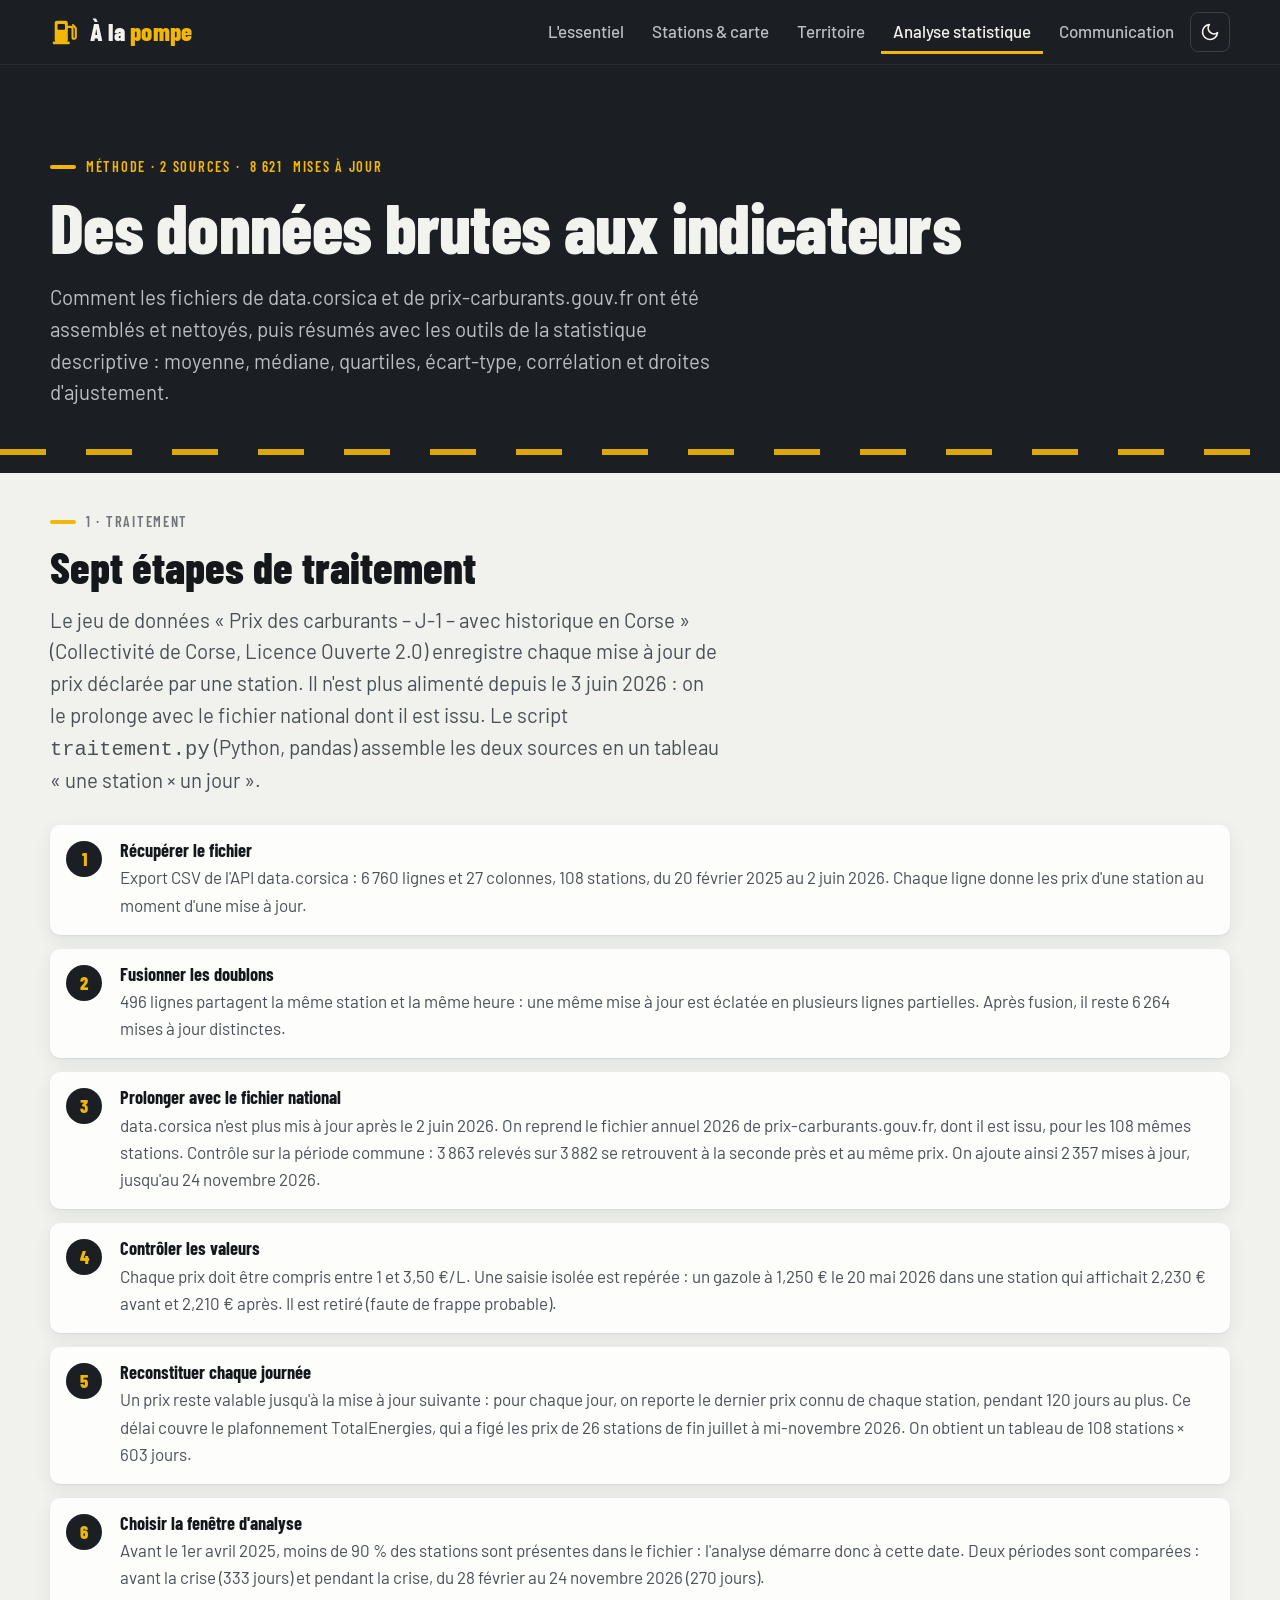
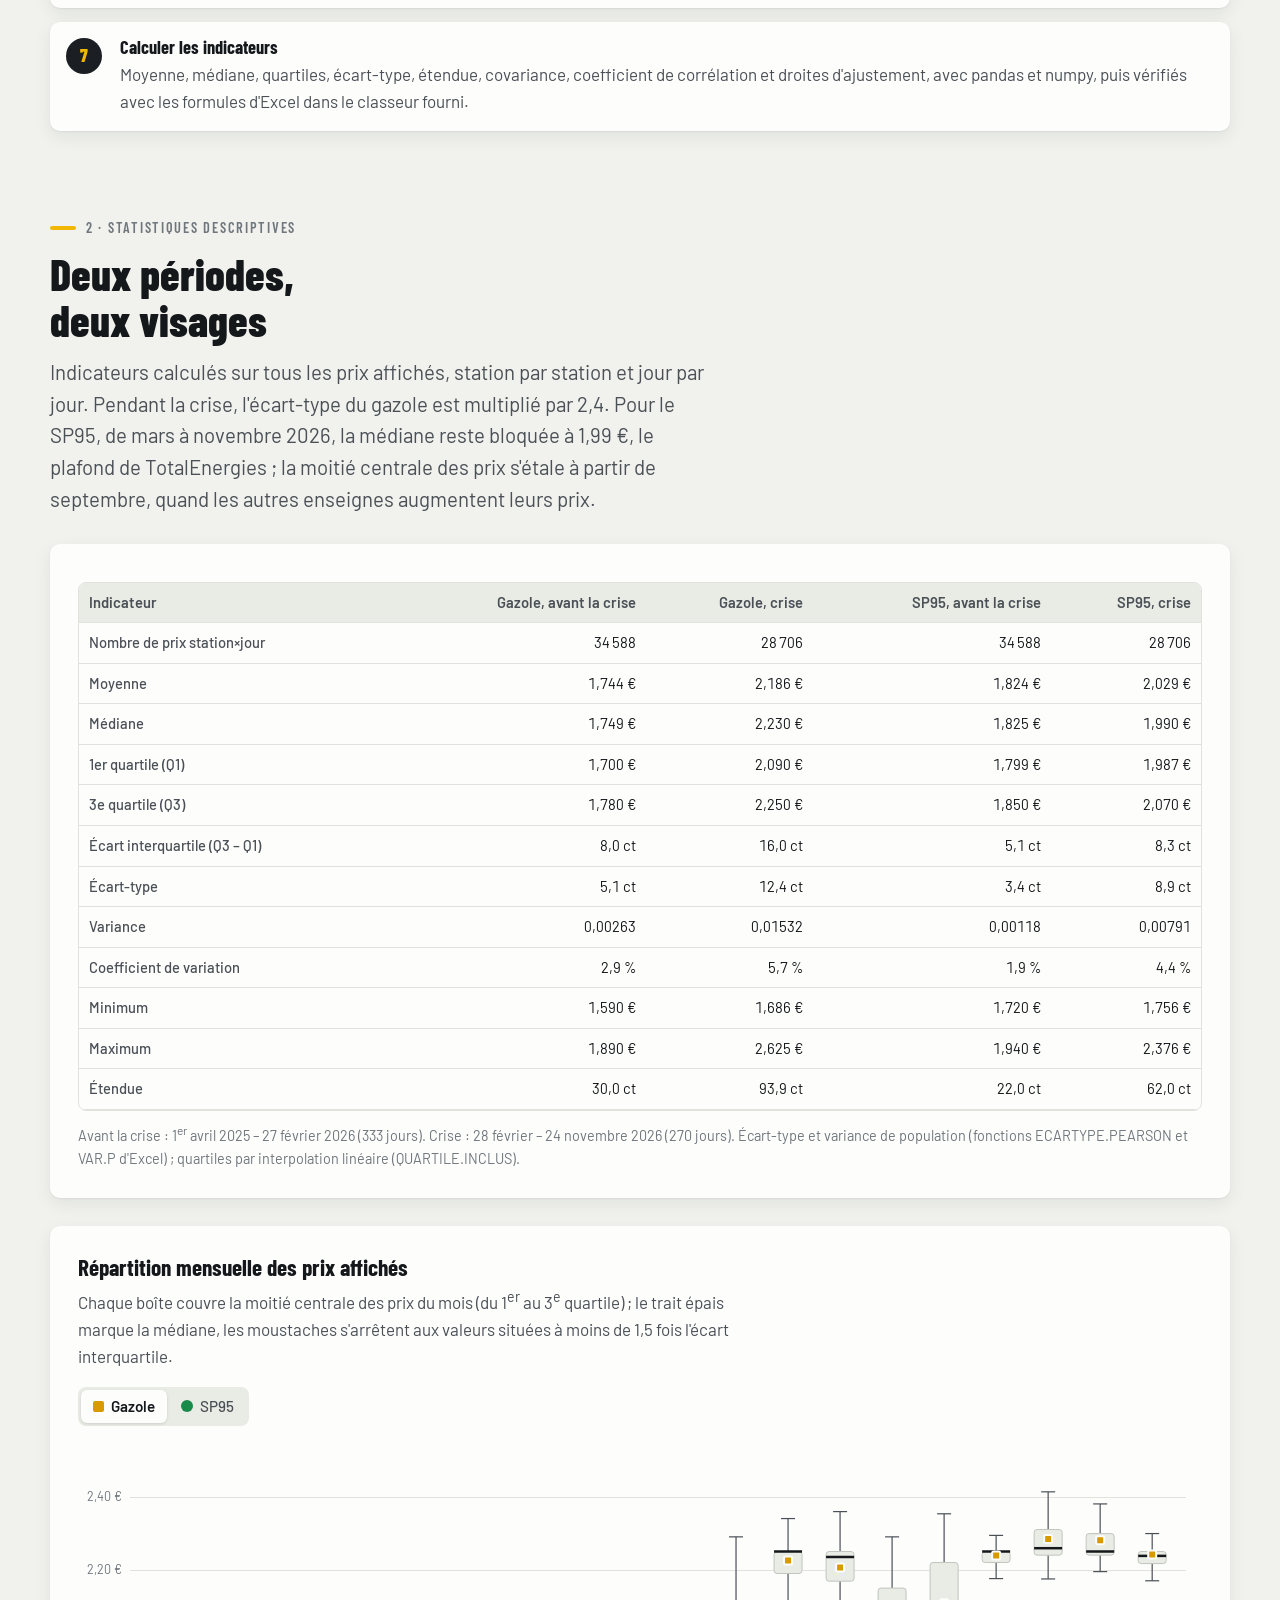
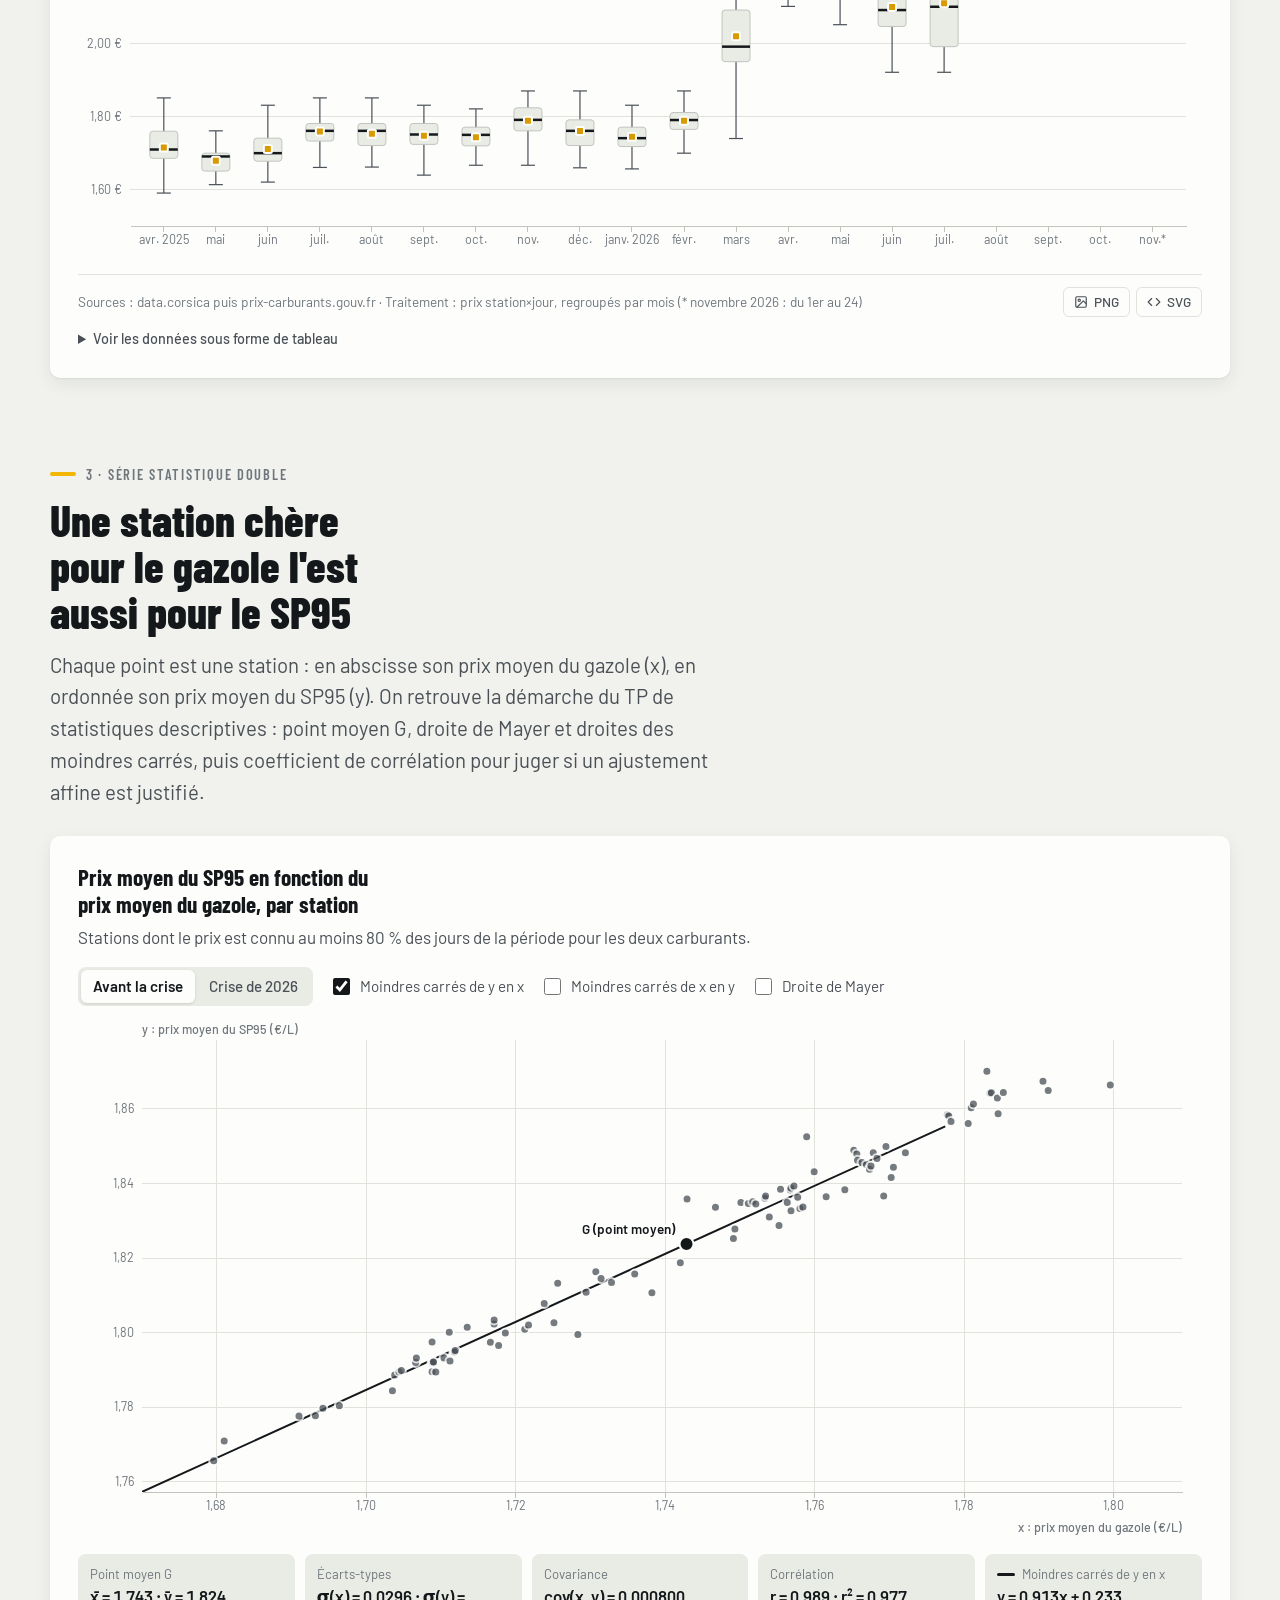
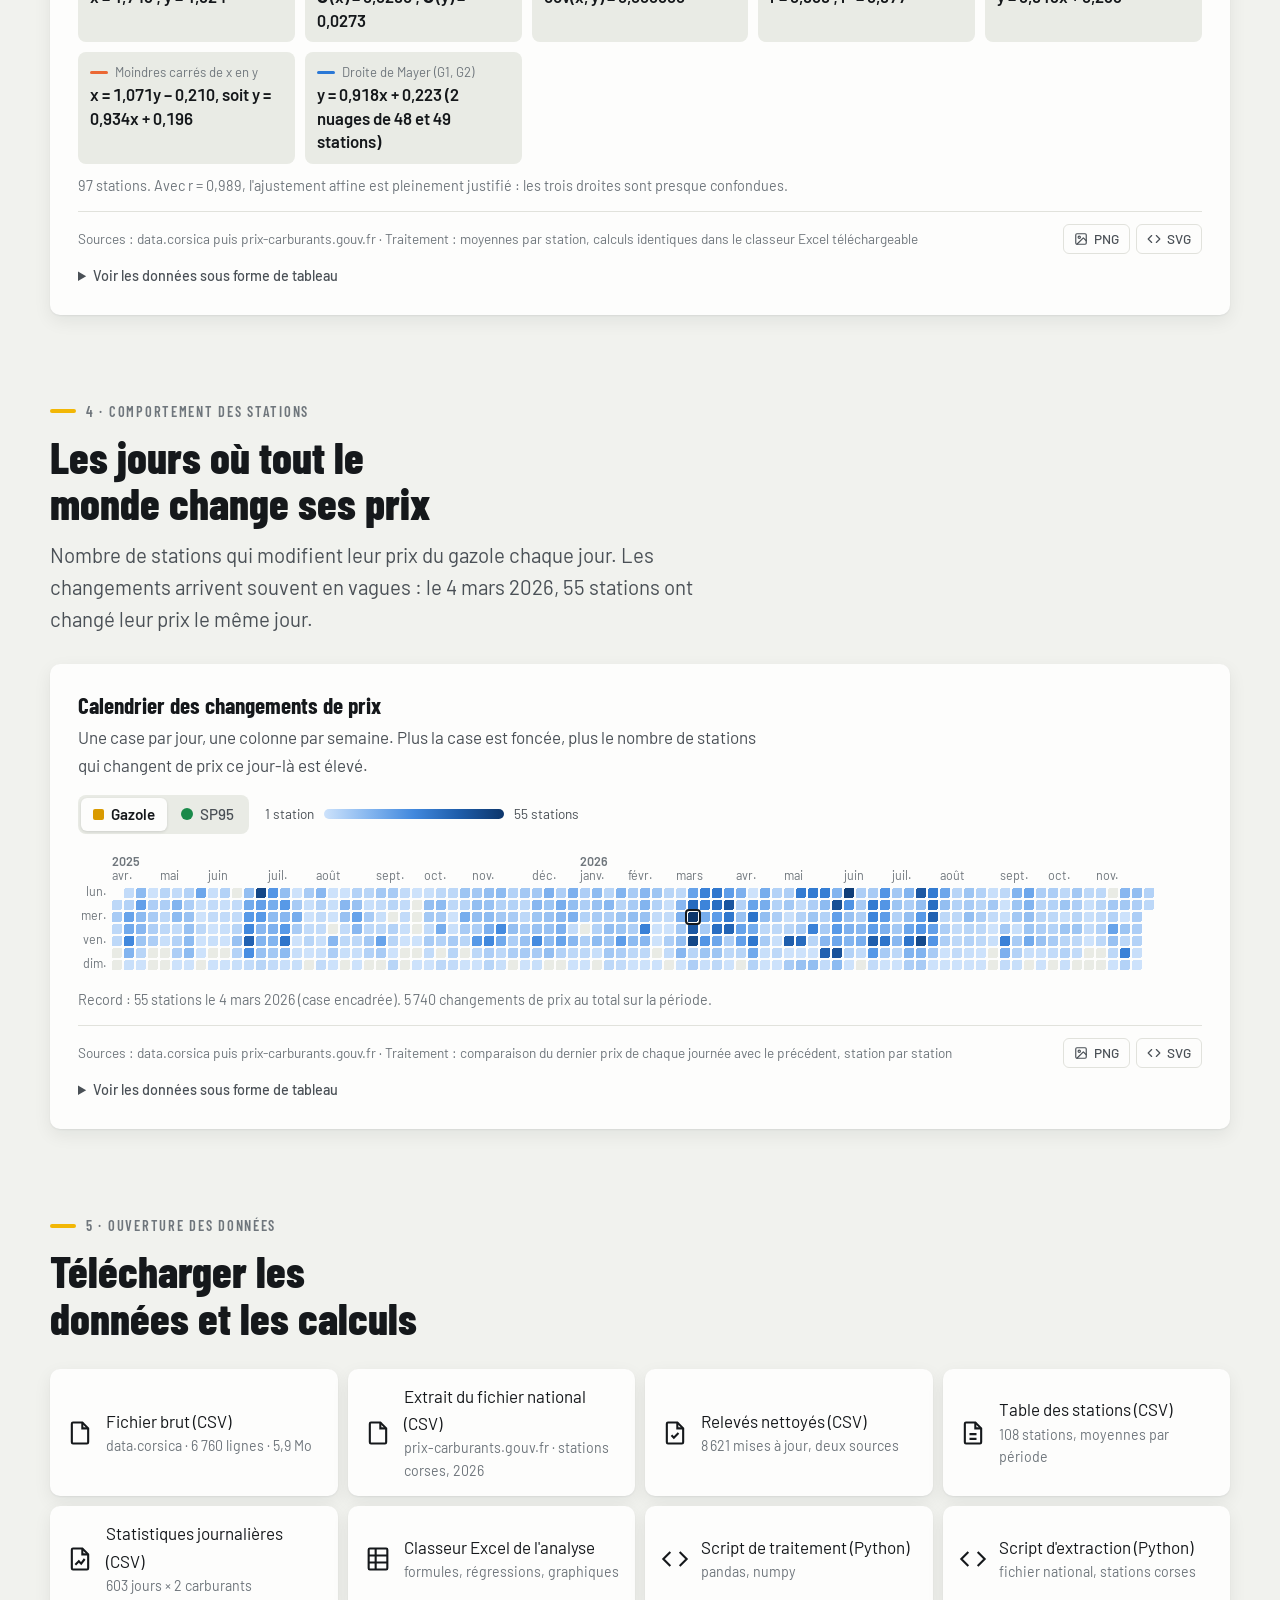
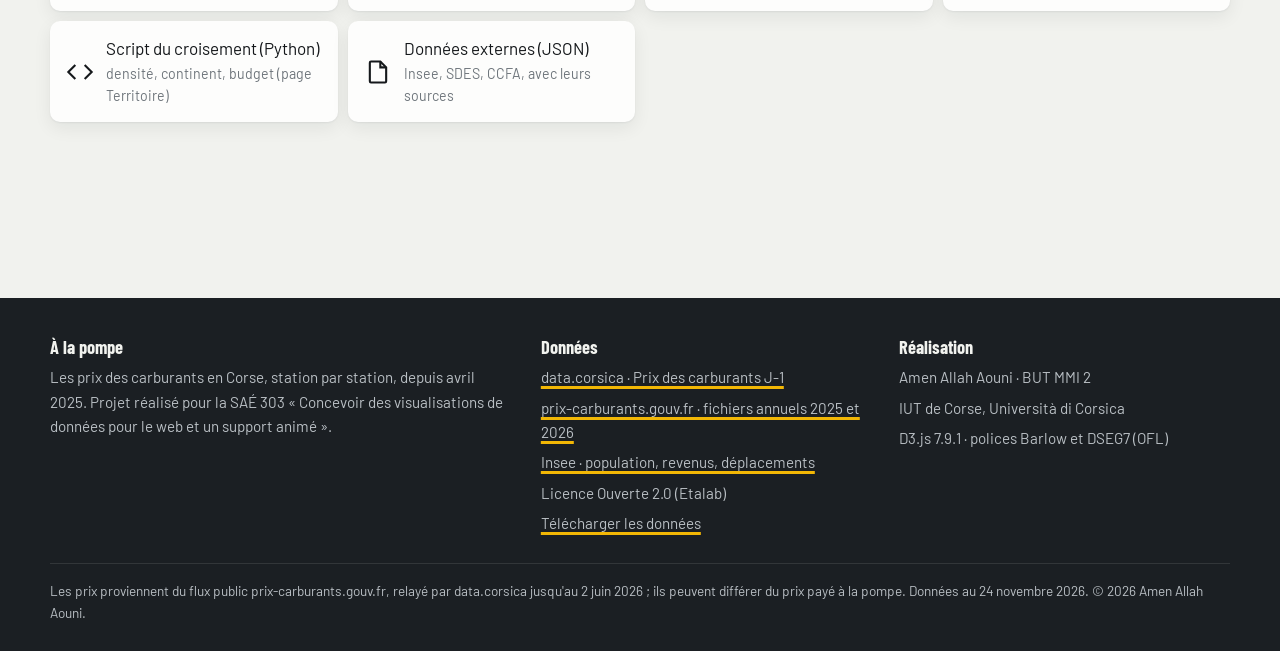
==== commit ada21785: "Ajoute la page Territoire : croisement des prix avec l'Insee et le continent - densité des stations " ====
--- a/site/analyse.html
+++ b/site/analyse.html
@@ -21,6 +21,7 @@
     <nav class="nav" id="nav" aria-label="Navigation principale">
       <a href="index.html">L'essentiel</a>
       <a href="stations.html">Stations &amp; carte</a>
+      <a href="territoire.html">Territoire</a>
       <a href="analyse.html" aria-current="page">Analyse statistique</a>
       <a href="communication.html">Communication</a>
       <button class="icon-btn theme-toggle" type="button" aria-label="Changer de thème"></button>
@@ -153,6 +154,8 @@
         <a class="dl" href="data/analyse_statistique_carburants.xlsx" download><svg viewBox="0 0 24 24" fill="none" stroke="currentColor" stroke-width="1.8" aria-hidden="true"><rect x="4" y="3" width="16" height="18" rx="1"/><path d="M4 9h16M4 15h16M10 3v18"/></svg><span>Classeur Excel de l'analyse<small>formules, régressions, graphiques</small></span></a>
         <a class="dl" href="data/traitement.py" download><svg viewBox="0 0 24 24" fill="none" stroke="currentColor" stroke-width="1.8" aria-hidden="true"><path d="m16 18 6-6-6-6M8 6l-6 6 6 6"/></svg><span>Script de traitement (Python)<small>pandas, numpy</small></span></a>
         <a class="dl" href="data/extraction_national.py" download><svg viewBox="0 0 24 24" fill="none" stroke="currentColor" stroke-width="1.8" aria-hidden="true"><path d="m16 18 6-6-6-6M8 6l-6 6 6 6"/></svg><span>Script d'extraction (Python)<small>fichier national, stations corses</small></span></a>
+        <a class="dl" href="data/territoire.py" download><svg viewBox="0 0 24 24" fill="none" stroke="currentColor" stroke-width="1.8" aria-hidden="true"><path d="m16 18 6-6-6-6M8 6l-6 6 6 6"/></svg><span>Script du croisement (Python)<small>densité, continent, budget (page Territoire)</small></span></a>
+        <a class="dl" href="data/donnees_externes.json" download><svg viewBox="0 0 24 24" fill="none" stroke="currentColor" stroke-width="1.8" aria-hidden="true"><path d="M14 3H6a1 1 0 0 0-1 1v16a1 1 0 0 0 1 1h12a1 1 0 0 0 1-1V8z"/><path d="M14 3v5h5"/></svg><span>Données externes (JSON)<small>Insee, SDES, CCFA, avec leurs sources</small></span></a>
       </div>
     </div>
   </section>
@@ -168,7 +171,8 @@
       <h4>Données</h4>
       <ul>
         <li><a href="https://data.corsica/datasets/prix-des-carburants-j-1-avec-historique-en-corse">data.corsica · Prix des carburants J-1</a></li>
-        <li><a href="https://www.prix-carburants.gouv.fr/rubrique/opendata/">prix-carburants.gouv.fr · fichier annuel 2026</a></li>
+        <li><a href="https://www.prix-carburants.gouv.fr/rubrique/opendata/">prix-carburants.gouv.fr · fichiers annuels 2025 et 2026</a></li>
+        <li><a href="https://www.insee.fr/">Insee · population, revenus, déplacements</a></li>
         <li>Licence Ouverte 2.0 (Etalab)</li>
         <li><a href="analyse.html#telechargements">Télécharger les données</a></li>
       </ul>
--- a/site/css/style.css
+++ b/site/css/style.css
@@ -369,3 +369,33 @@
   body { background: #fff; }
   .chart-card, .kpi, .card { box-shadow: none; border: 1px solid #ddd; }
 }
+
+/* ---------- page Territoire ---------- */
+.kpis-flat { margin-top: 0; }
+/* distance à la station la plus proche : rampe ordinale à une teinte (bleu), validée en clair et en sombre */
+:root { --d0: #84b9f3; --d1: #338ced; --d2: #1b64be; --d3: #0e3d7e; }
+@media (prefers-color-scheme: dark) { :root:not([data-theme="light"]) { --d0: #1757ac; --d1: #257de0; --d2: #6aabf1; --d3: #b6d5f8; } }
+:root[data-theme="dark"] { --d0: #1757ac; --d1: #257de0; --d2: #6aabf1; --d3: #b6d5f8; }
+.commune-d { stroke: var(--surface); stroke-width: .6; }
+.st-point { stroke: var(--surface); stroke-width: 1.6; }
+.st-vide { fill: var(--surface); stroke: var(--ink-2); stroke-width: 1.6; }
+.st-acces { fill: var(--surface); stroke: var(--ink); stroke-width: 1.6; }
+.simu { display: grid; grid-template-columns: minmax(0, 1fr) minmax(0, 1.35fr); gap: 28px; align-items: start; }
+@media (max-width: 860px) { .simu { grid-template-columns: 1fr; } }
+.simu label { display: block; font-weight: 600; margin-bottom: 6px; }
+.simu .field + .field { margin-top: 18px; }
+.simu .ctl-label { margin: 0 0 6px; }
+.simu input[type="range"] { width: 100%; accent-color: var(--ink); }
+.simu .seg { flex-wrap: wrap; }
+.simu-out { display: grid; gap: 14px; }
+.simu-note { grid-column: 1 / -1; margin: 0; }
+table.duel td, table.duel th { white-space: normal; vertical-align: middle; }
+table.duel td.n { width: 22%; }
+table.duel td.src { color: var(--muted); font-size: .82rem; min-width: 12em; }
+.duel .val { display: grid; gap: 4px; justify-items: end; }
+.duel .bar { height: 6px; border-radius: 3px; background: var(--axis); justify-self: stretch; }
+.duel .bar i { display: block; height: 100%; border-radius: 3px; background: var(--ink-2); }
+.duel .plus-expose { font-weight: 600; }
+.sources-list ul { margin: 12px 0 0; padding-left: 1.2em; display: grid; gap: 6px; font-size: .92rem; }
+.sources-list a { color: var(--ink-2); }
+@media (max-width: 600px) { table.duel td.src, table.duel th:last-child { display: none; } table.duel td.n { width: 30%; } }
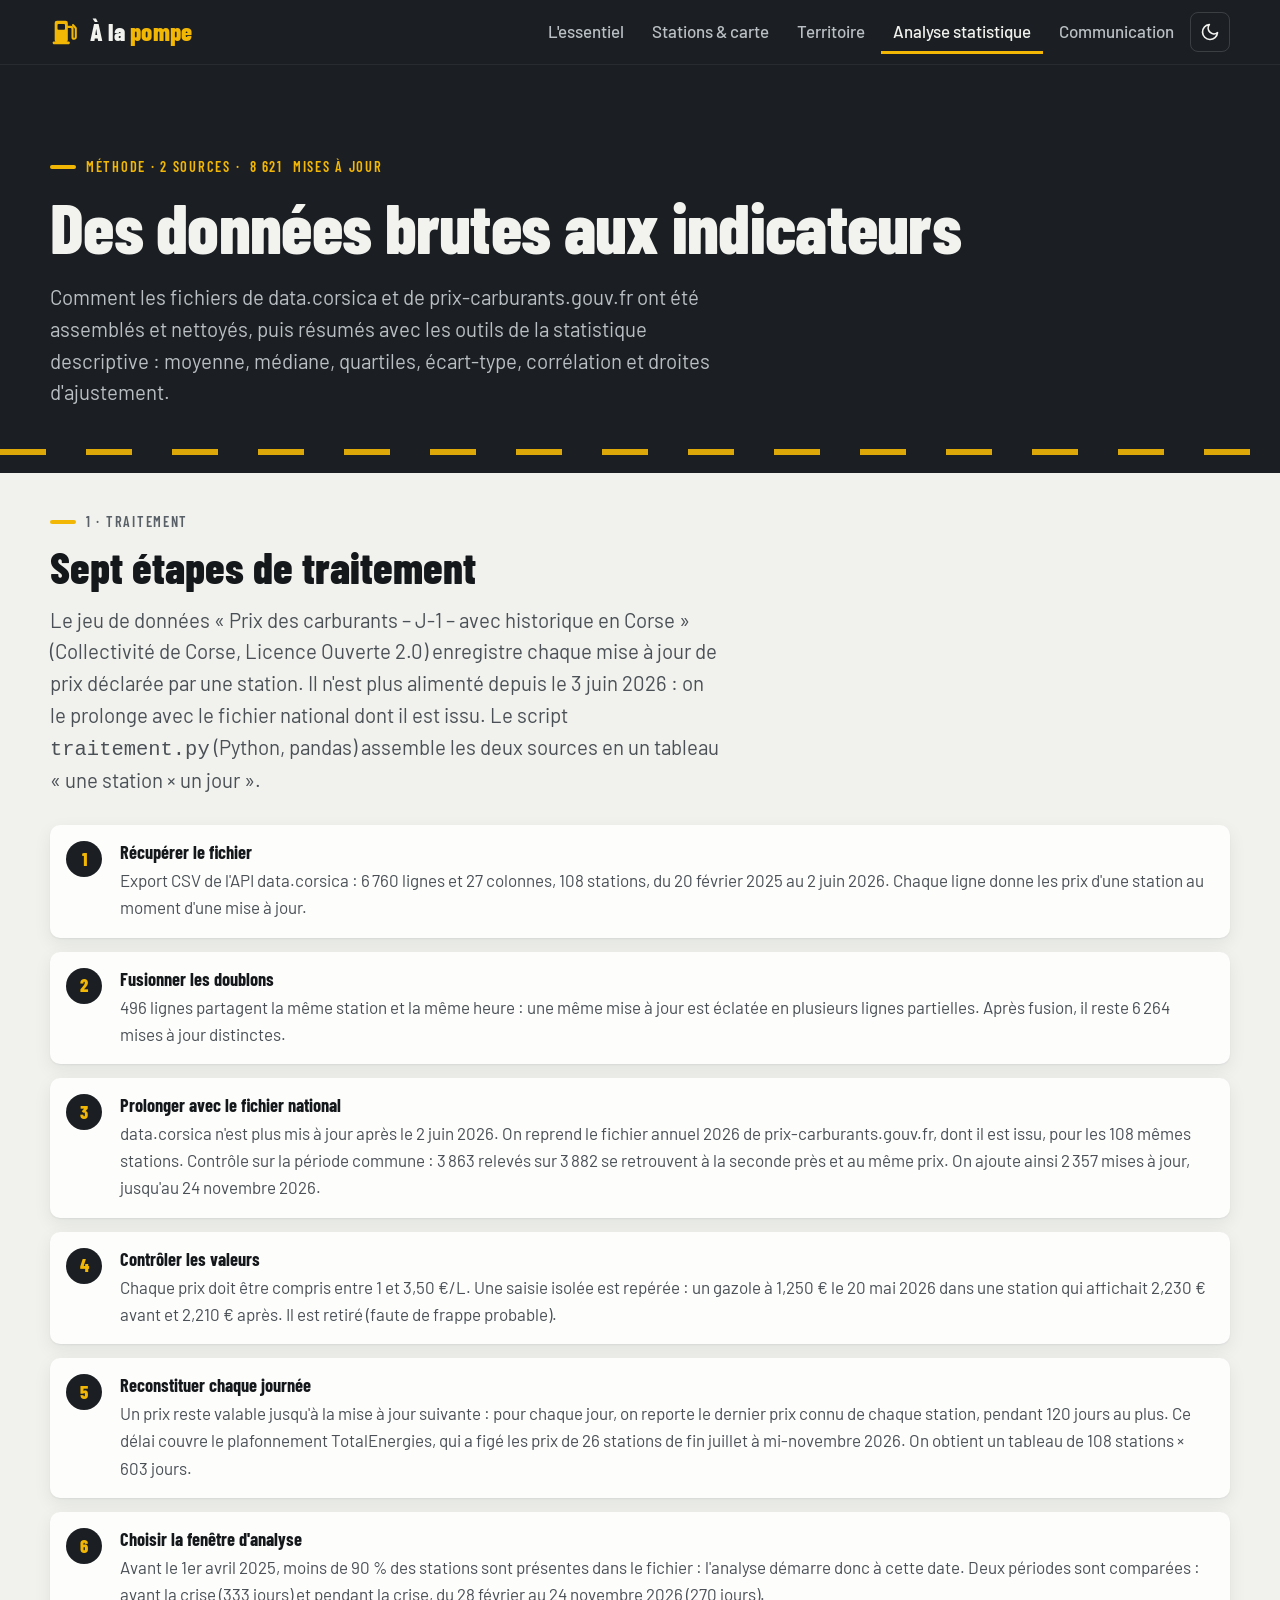
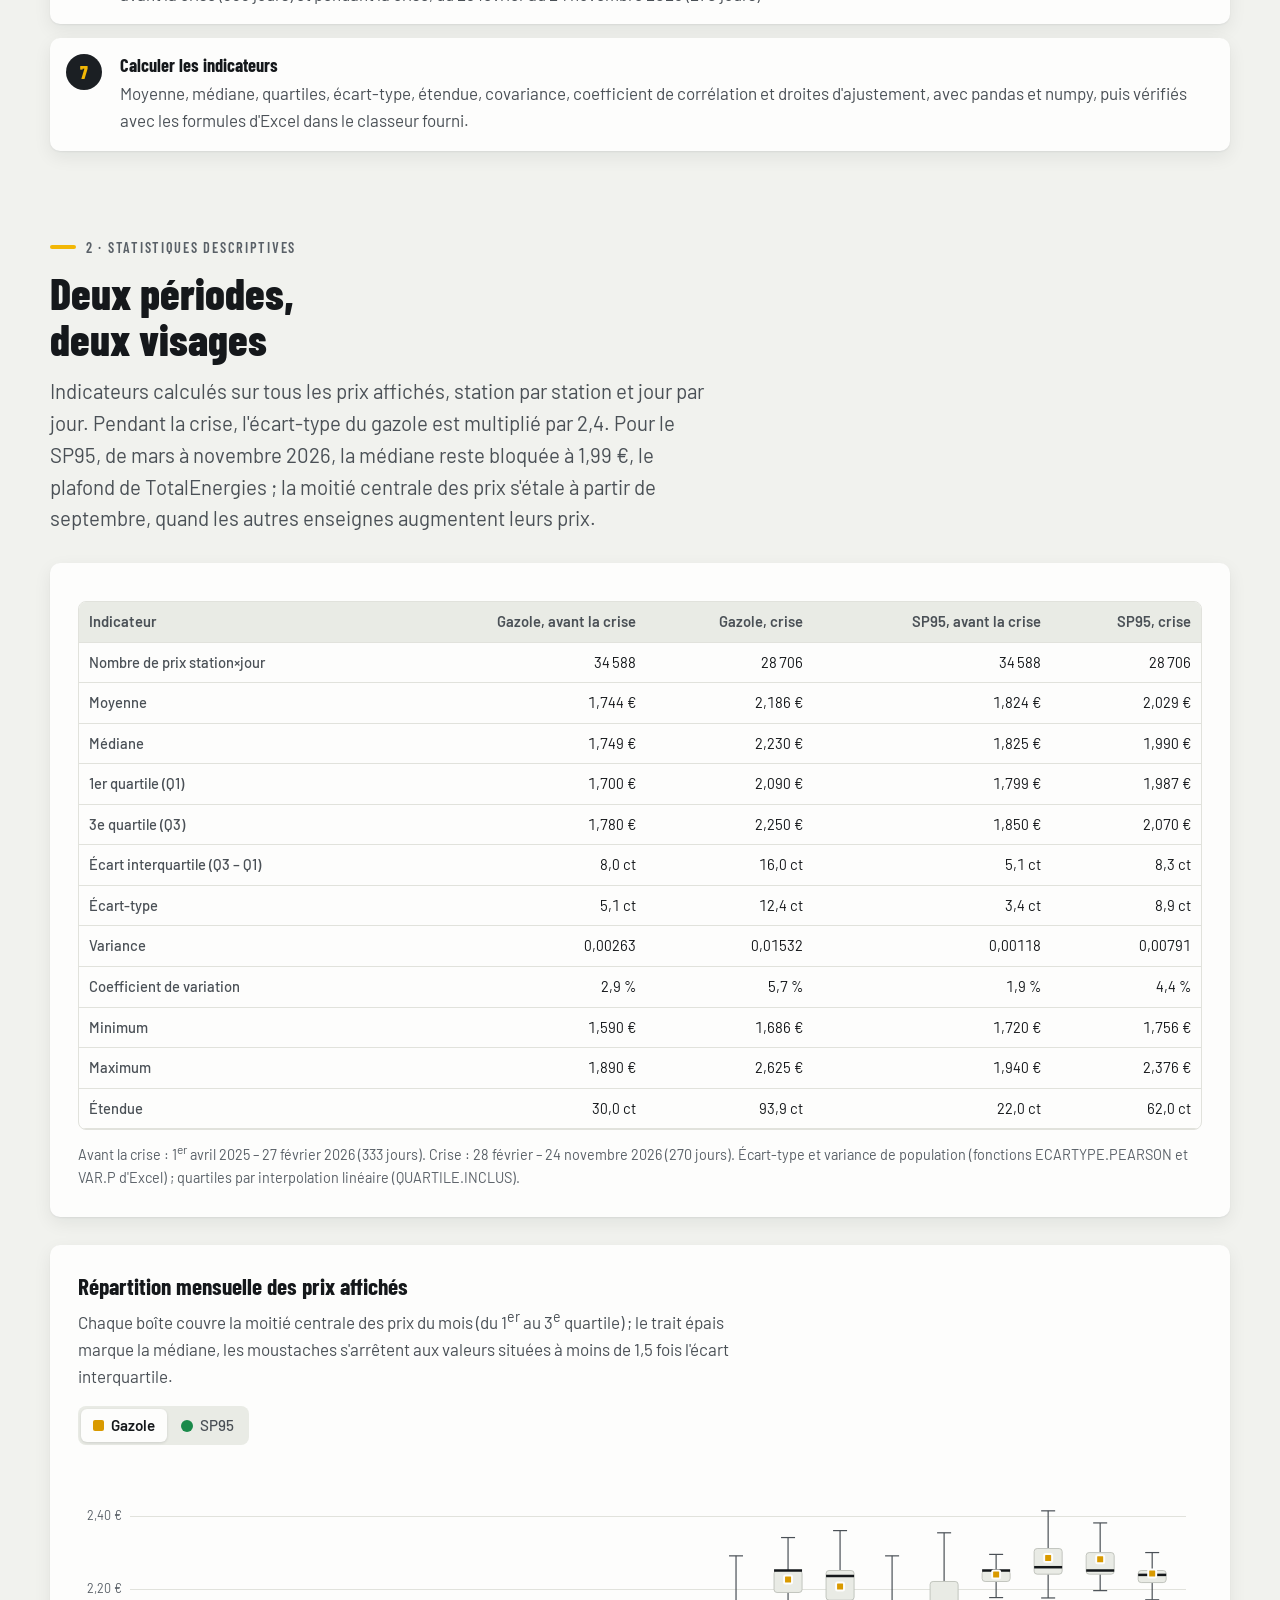
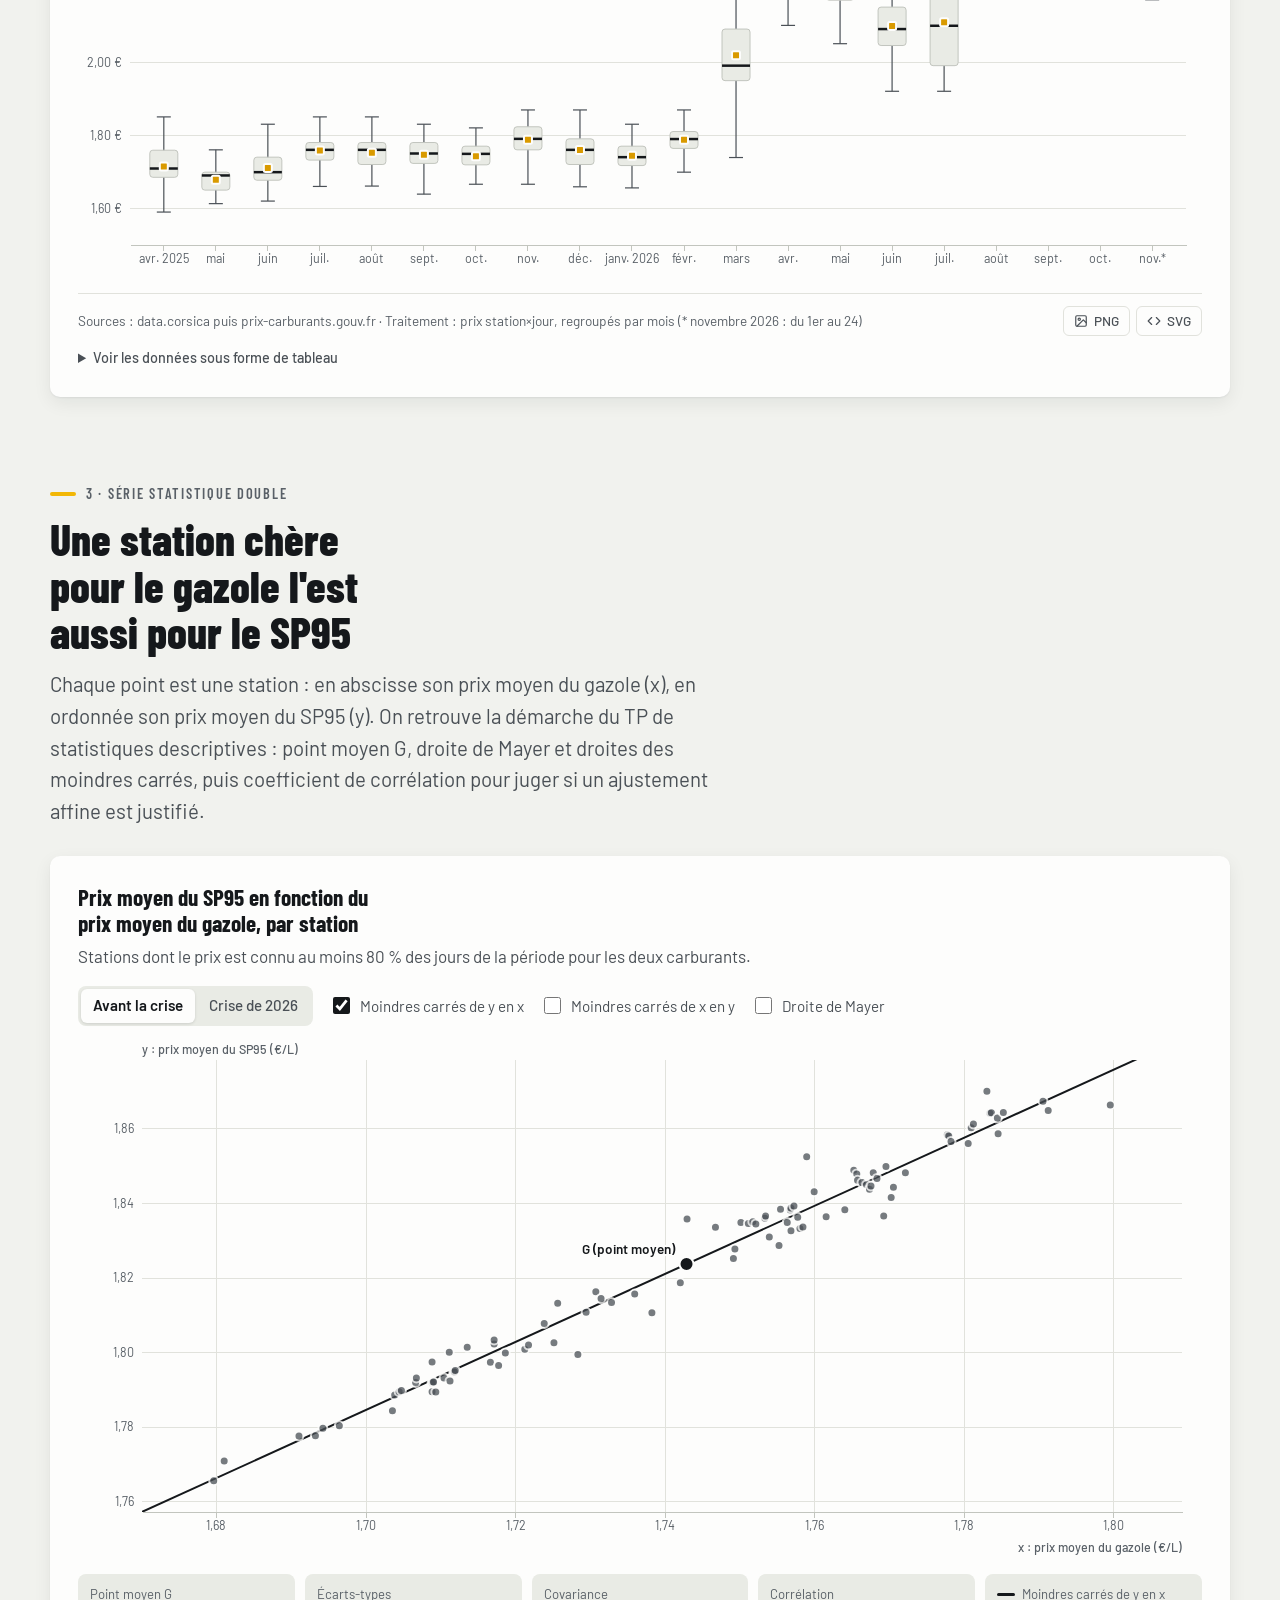
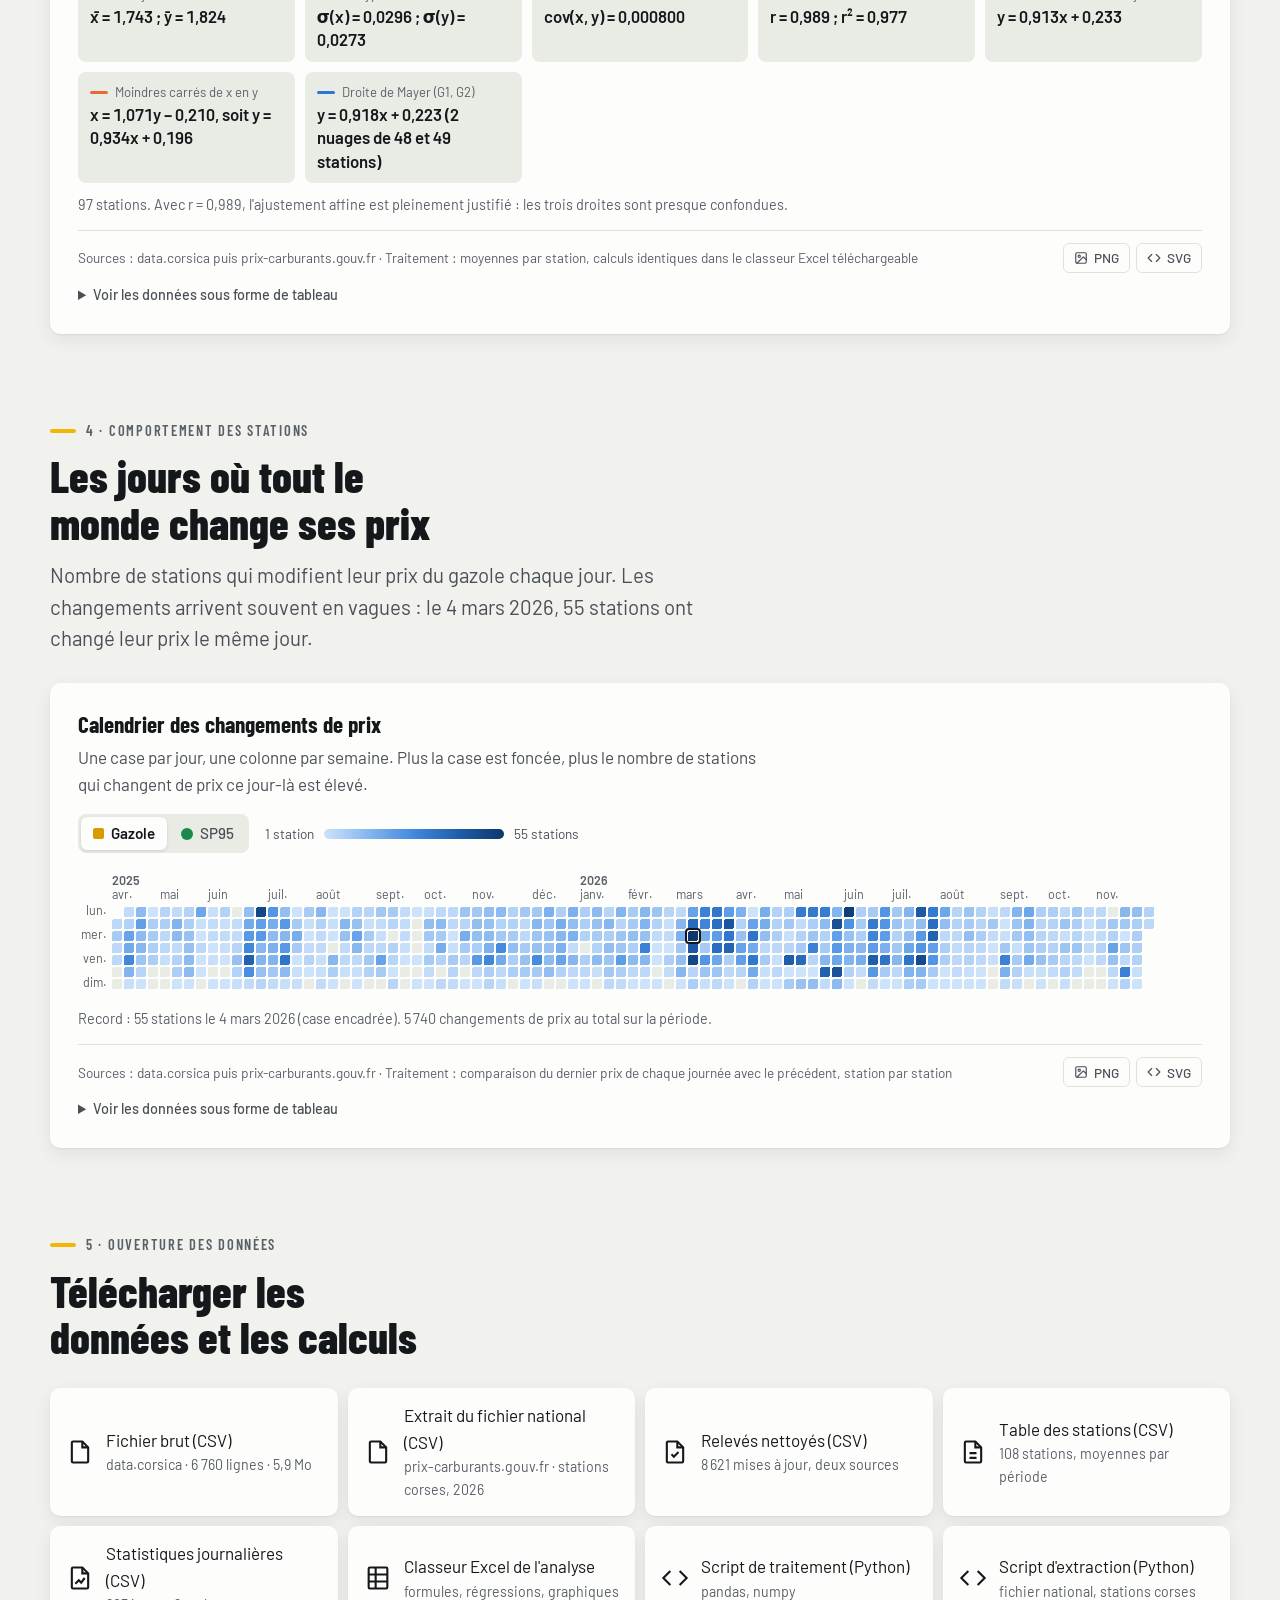
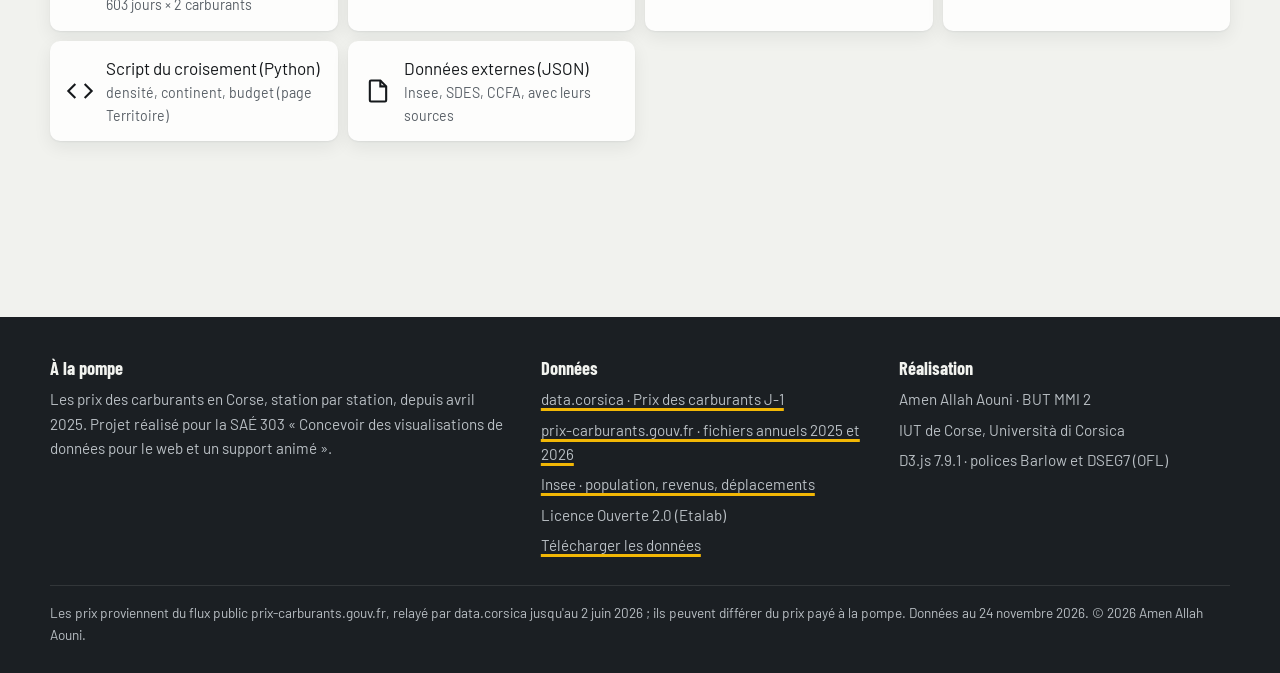
==== commit 7b92d519: "Accessibilité : contrastes, ordre des titres, rôles ARIA des graphiques, cibles tactiles 44 px, régi" ====
--- a/site/analyse.html
+++ b/site/analyse.html
@@ -59,7 +59,7 @@
         <p class="lede text">Indicateurs calculés sur tous les prix affichés, station par station et jour par jour. Pendant la crise, l'écart-type du gazole est multiplié par <span data-ap="ratio-et">2,4</span>. Pour le SP95, de mars à novembre 2026, la médiane reste bloquée à 1,99&nbsp;€, le plafond de TotalEnergies&nbsp;; la moitié centrale des prix s'étale à partir de septembre, quand les autres enseignes augmentent leurs prix.</p>
       </div>
       <div class="chart-card">
-        <div class="table-scroll" style="max-height:none">
+        <div class="table-scroll" style="max-height:none" tabindex="0" role="region" aria-label="Tableau des indicateurs, défilable">
           <table id="table-desc">
             <caption class="sr-only">Statistiques descriptives des prix par carburant et par période</caption>
             <thead><tr><th scope="col">Indicateur</th><th scope="col" class="n">Gazole, avant la crise</th><th scope="col" class="n">Gazole, crise</th><th scope="col" class="n">SP95, avant la crise</th><th scope="col" class="n">SP95, crise</th></tr></thead>
@@ -164,11 +164,11 @@
 <footer class="site-footer">
   <div class="wrap">
     <div>
-      <h4>À la pompe</h4>
+      <h3>À la pompe</h3>
       <p>Les prix des carburants en Corse, station par station, depuis avril 2025. Projet réalisé pour la SAÉ 303 «&nbsp;Concevoir des visualisations de données pour le web et un support animé&nbsp;».</p>
     </div>
     <div>
-      <h4>Données</h4>
+      <h3>Données</h3>
       <ul>
         <li><a href="https://data.corsica/datasets/prix-des-carburants-j-1-avec-historique-en-corse">data.corsica · Prix des carburants J-1</a></li>
         <li><a href="https://www.prix-carburants.gouv.fr/rubrique/opendata/">prix-carburants.gouv.fr · fichiers annuels 2025 et 2026</a></li>
@@ -178,7 +178,7 @@
       </ul>
     </div>
     <div>
-      <h4>Réalisation</h4>
+      <h3>Réalisation</h3>
       <ul>
         <li>Amen Allah Aouni · BUT MMI 2</li>
         <li>IUT de Corse, Università di Corsica</li>
--- a/site/css/style.css
+++ b/site/css/style.css
@@ -23,7 +23,7 @@
   --surface-2: #e9ebe5;
   --ink: #15181b;
   --ink-2: #4a5056;
-  --muted: #6f767c;
+  --muted: #596067;
   --line: #e1e2dc;
   --axis: #c2c5be;
   --asphalt: #1b1f23;
@@ -323,7 +323,7 @@
 .steps { counter-reset: s; display: grid; gap: 14px; padding: 0; margin: 0; list-style: none; }
 .steps li { counter-increment: s; display: grid; grid-template-columns: 40px 1fr; gap: 14px; background: var(--surface); border-radius: var(--radius); padding: 16px; box-shadow: var(--shadow); }
 .steps li::before { content: counter(s); width: 36px; height: 36px; border-radius: 50%; background: var(--asphalt); color: var(--mark); display: grid; place-items: center; font: 800 1.15rem/1 var(--font-display); }
-.steps h4 { margin-bottom: 4px; }
+.steps h3 { font-size: 1.15rem; line-height: 1.2; margin-bottom: 4px; }
 .steps p { color: var(--ink-2); }
 .dl-list { display: grid; gap: 10px; grid-template-columns: repeat(auto-fit, minmax(260px, 1fr)); }
 .dl { display: flex; gap: 12px; align-items: center; background: var(--surface); padding: 14px 16px; border-radius: var(--radius); box-shadow: var(--shadow); text-decoration: none; }
@@ -359,7 +359,8 @@
 /* ---------- pied de page ---------- */
 .site-footer { background: var(--asphalt); color: var(--on-asphalt-2); padding: 40px 0 28px; margin-top: clamp(48px, 7vw, 88px); font-size: .95rem; }
 .site-footer .wrap { display: grid; grid-template-columns: 1.4fr 1fr 1fr; gap: 28px; }
-.site-footer h4 { color: var(--on-asphalt); margin-bottom: 8px; }
+.site-footer h3 { font-size: 1.15rem; line-height: 1.2; color: var(--on-asphalt); margin-bottom: 8px; }
+.chart-head h2 { font-size: 1.45rem; line-height: 1.15; font-weight: 700; }
 .site-footer ul { list-style: none; padding: 0; margin: 0; display: grid; gap: 6px; }
 .site-footer .legal { grid-column: 1 / -1; border-top: 1px solid rgba(255, 255, 255, .1); padding-top: 16px; font-size: .85rem; }
 @media (max-width: 760px) { .site-footer .wrap { grid-template-columns: 1fr; } }
@@ -399,3 +400,22 @@
 .sources-list ul { margin: 12px 0 0; padding-left: 1.2em; display: grid; gap: 6px; font-size: .92rem; }
 .sources-list a { color: var(--ink-2); }
 @media (max-width: 600px) { table.duel td.src, table.duel th:last-child { display: none; } table.duel td.n { width: 30%; } }
+
+/* Cibles tactiles : 44 px minimum sur écrans tactiles (WCAG 2.5.5) */
+@media (pointer: coarse), (max-width: 760px) {
+  .seg button, .export button, .mini-btn, .totem-replay, .data-table summary { min-height: 44px; min-width: 44px; }
+  .seg button { padding-inline: 14px; }
+  .data-table summary { display: flex; align-items: center; }
+  .icon-btn { width: 44px; height: 44px; }
+  .logo, .skip { min-height: 44px; display: inline-flex; align-items: center; }
+  .site-footer a, .source a { display: inline-block; padding-block: 11px; }
+  input[type="radio"], input[type="checkbox"] { min-width: 24px; min-height: 24px; }
+  label:has(> input[type="radio"]), label:has(> input[type="checkbox"]) { min-height: 44px; display: inline-flex; align-items: center; gap: 8px; }
+}
+.table-scroll:focus-visible { outline: 3px solid var(--focus); outline-offset: 2px; }
+@media (pointer: coarse), (max-width: 760px) {
+  th button { min-height: 44px; min-width: 44px; }
+  input.search, input[type="search"], .search { min-height: 44px; }
+  .sources-list a, .data-table li a, .prose a, p a { padding-block: 2px; }
+  .sources-list li a { display: inline-block; padding-block: 12px; }
+}
